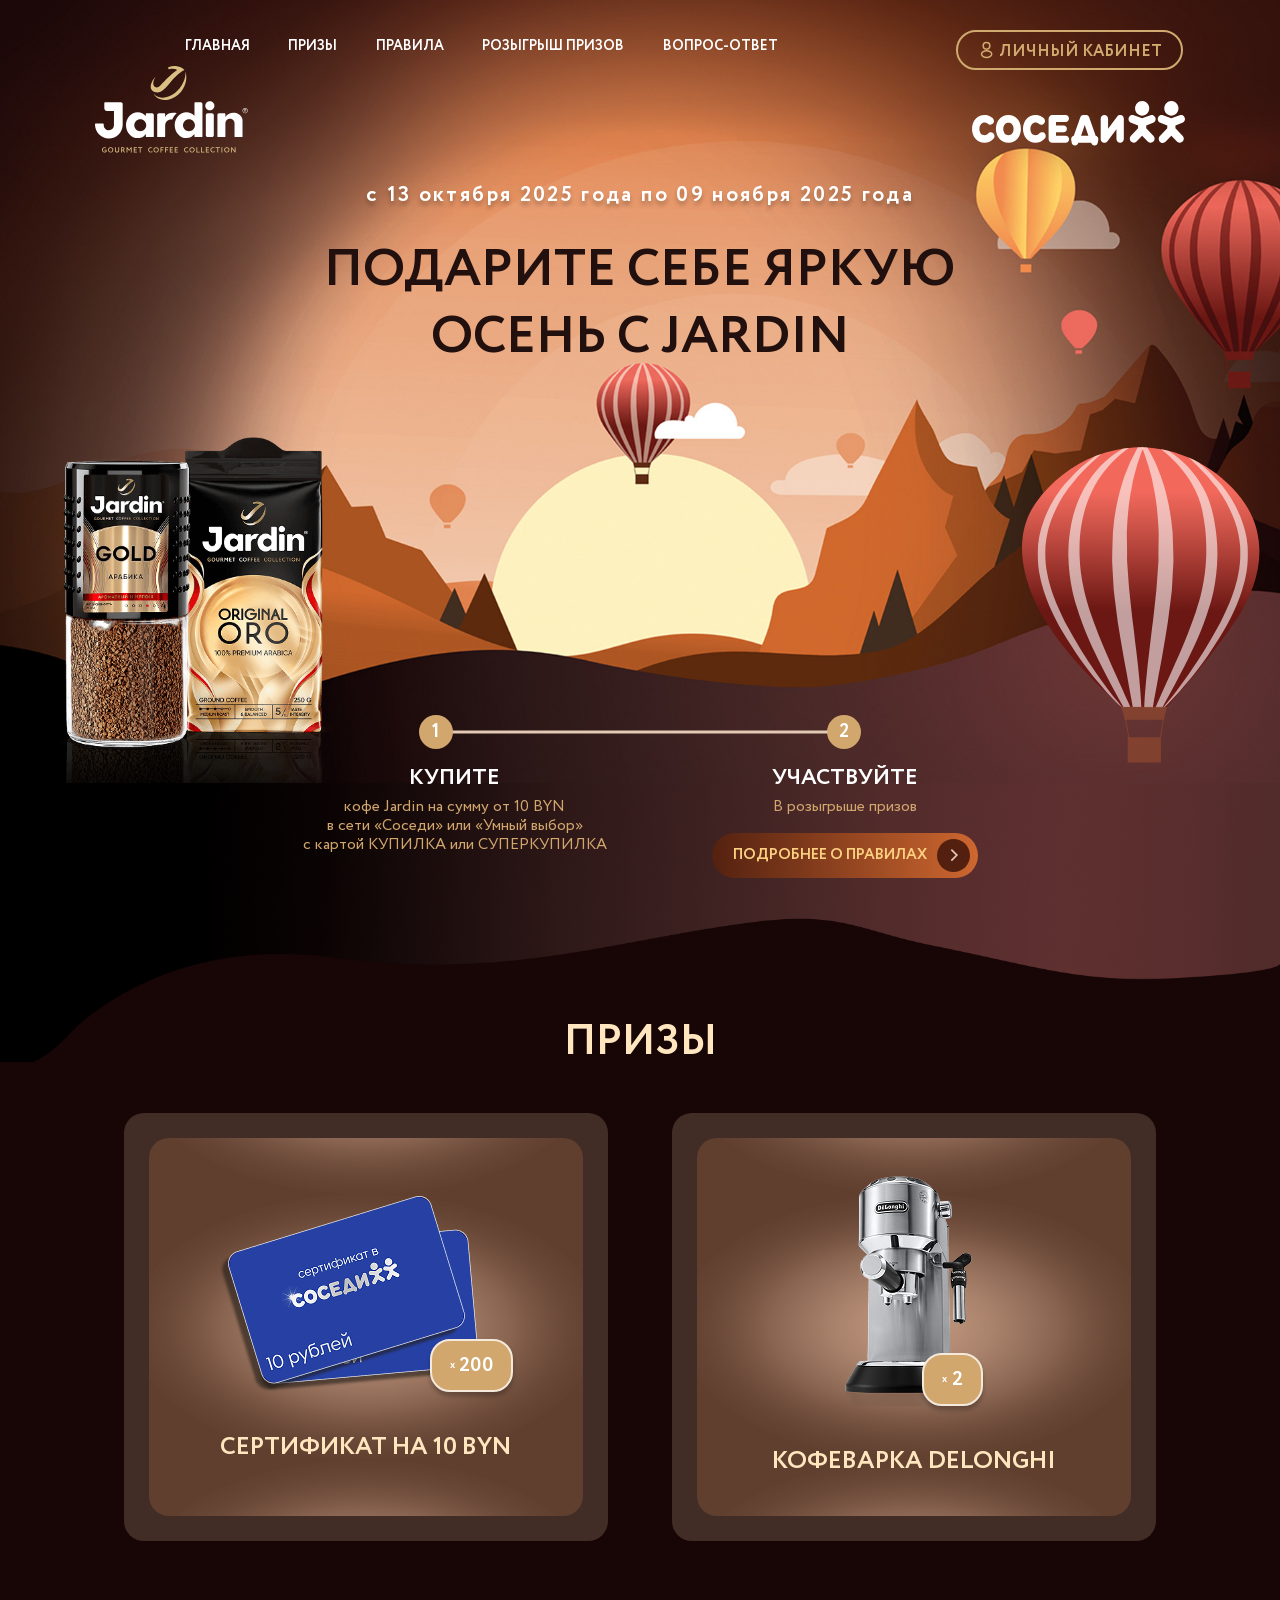
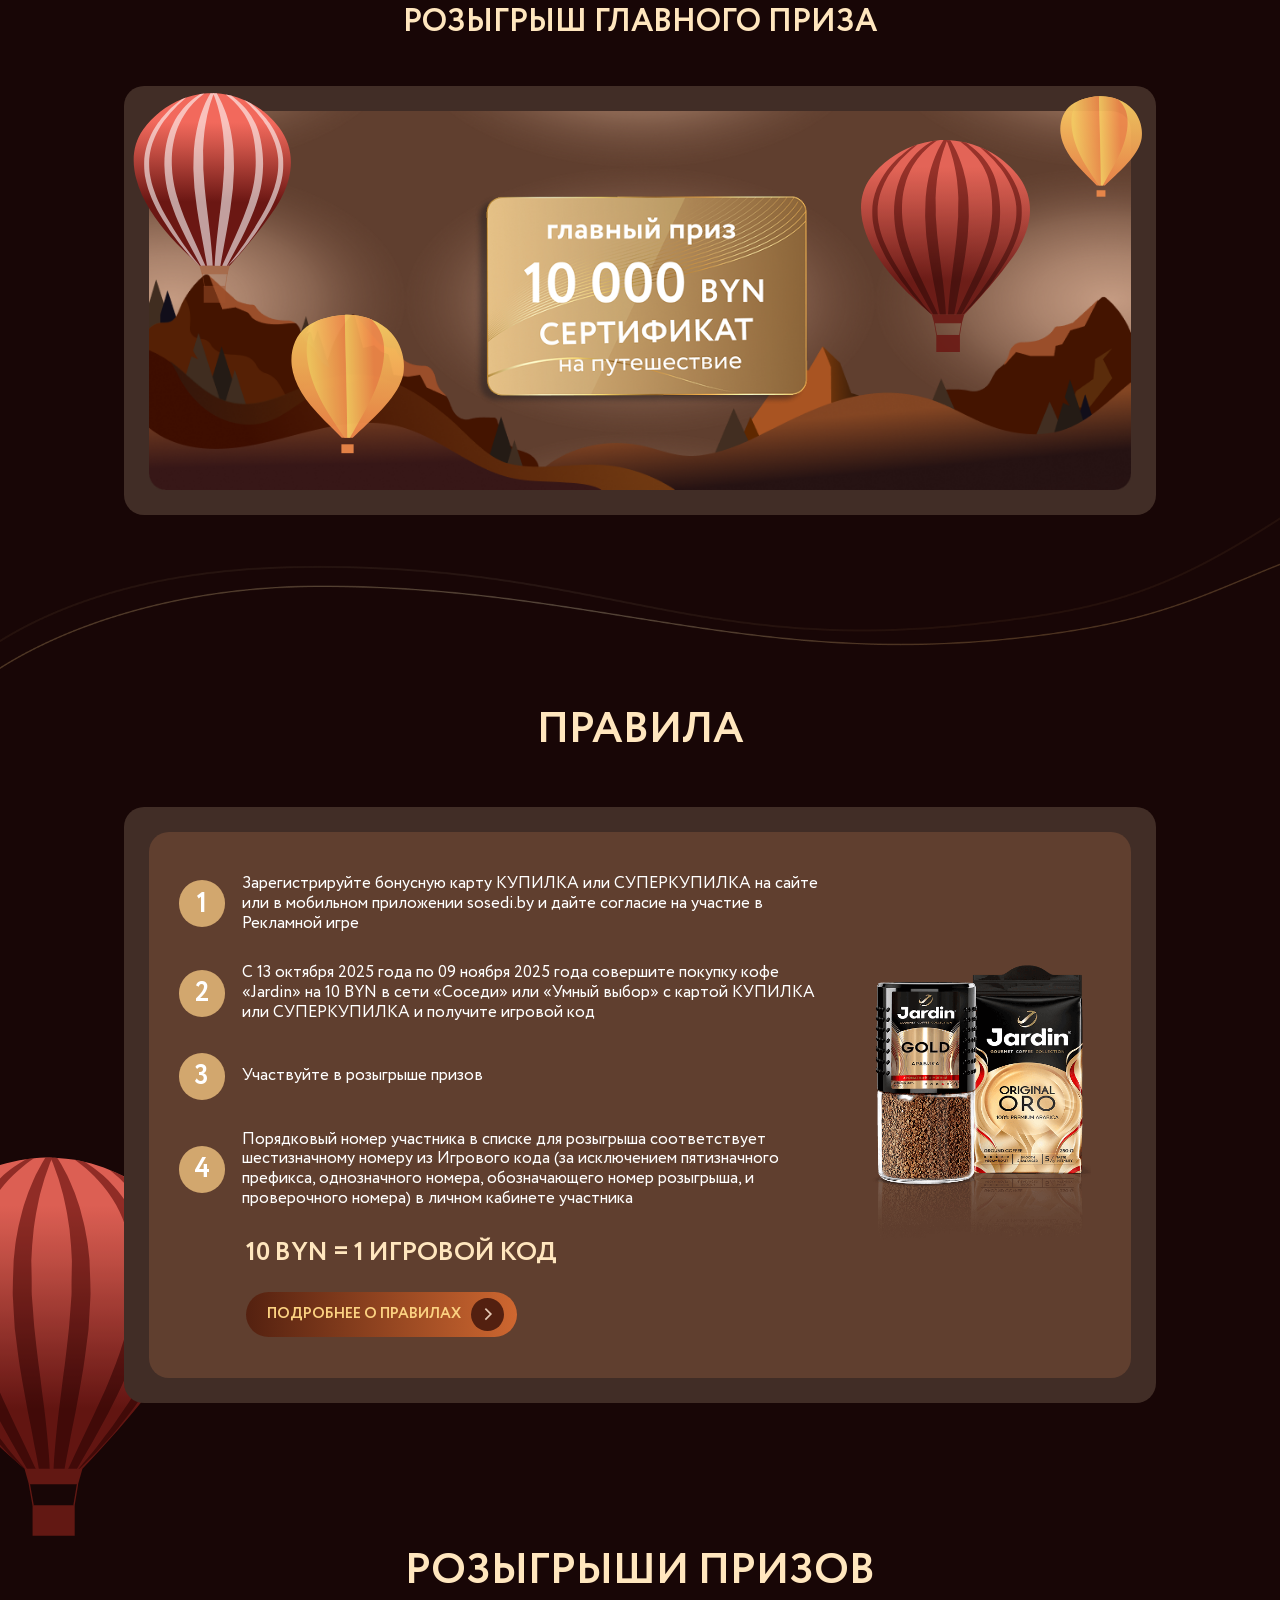
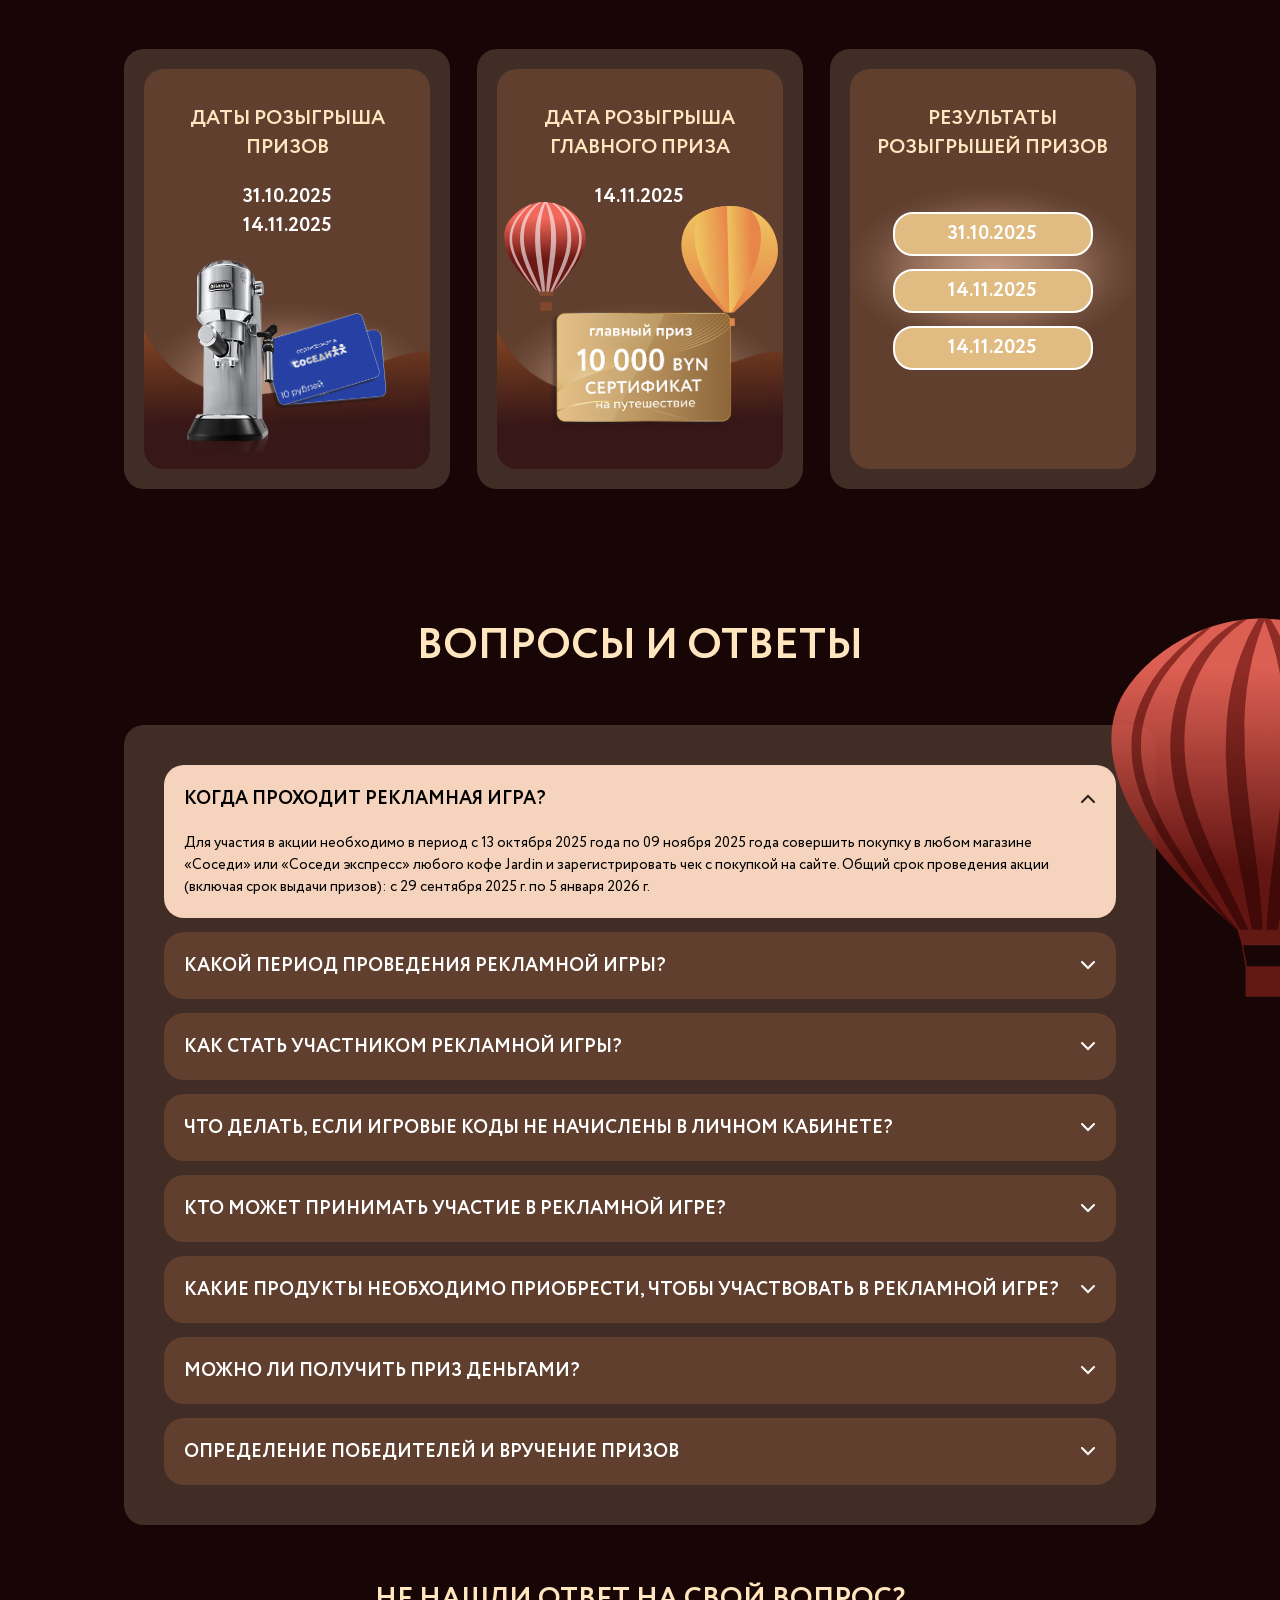
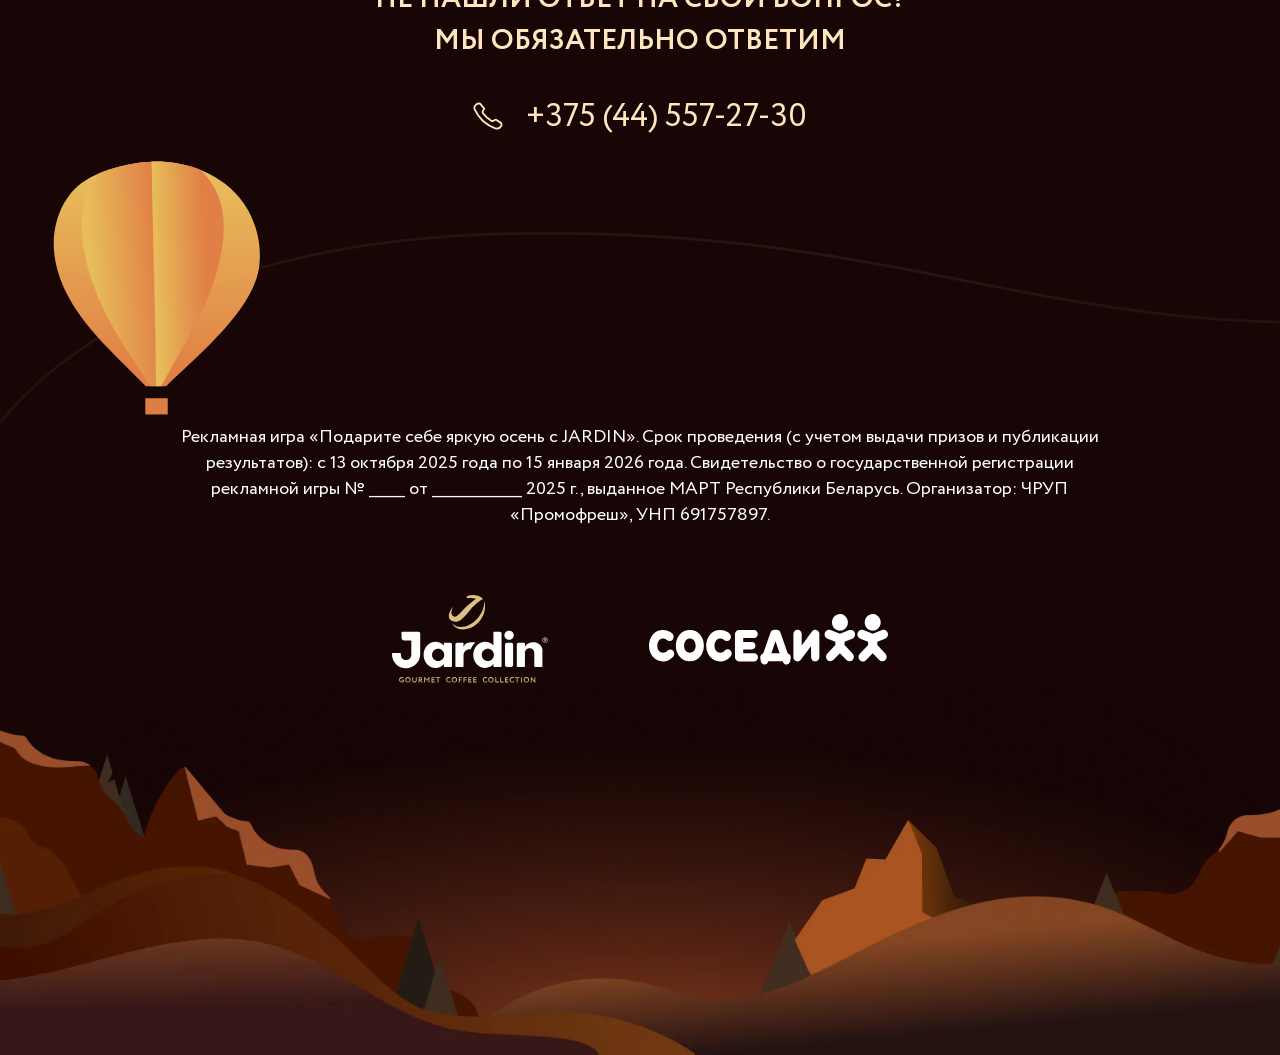
==== index.html @ 3dbaed18 "fix text" ====
<!DOCTYPE html>
<html lang="en">
  <head>
    <!-- Google Tag Manager -->
    <script>
      (function (w, d, s, l, i) {
        w[l] = w[l] || [];
        w[l].push({ "gtm.start": new Date().getTime(), event: "gtm.js" });
        var f = d.getElementsByTagName(s)[0],
          j = d.createElement(s),
          dl = l != "dataLayer" ? "&l=" + l : "";
        j.async = true;
        j.src = "https://www.googletagmanager.com/gtm.js?id=" + i + dl;
        f.parentNode.insertBefore(j, f);
      })(window, document, "script", "dataLayer", "GTM-M6FMHGK");
    </script>
    <!-- End Google Tag Manager -->
    <meta charset="UTF-8" />
    <meta
      name="viewport"
      content="width=device-width, user-scalable=no, initial-scale=1.0, maximum-scale=1.0, minimum-scale=1.0"
    />
    <meta http-equiv="X-UA-Compatible" content="ie=edge" />
    <meta
      name="description"
      content="Рекламная игра в СОСЕДЯХ с 13.10.2025 г. по 09.11.2025 г. Главный приз - 10 000 BYN сертификат на путешествие!"
    />
    <link rel="stylesheet" href="style.css" />
    <link rel="shortcut icon" href="./images/favicon.png" type="image/x-icon" />
    <title>
      Рекламная игра в магазинах СОСЕДИ «Подарите себе яркую оcень с Jardine».
    </title>
  </head>
  <body>
    <!-- Google Tag Manager (noscript) -->
    <noscript
      ><iframe
        src="https://www.googletagmanager.com/ns.html?id=GTM-M6FMHGK"
        height="0"
        width="0"
        style="display: none; visibility: hidden"
      ></iframe
    ></noscript>
    <!-- End Google Tag Manager (noscript) -->
    <header class="header">
      <div class="header__content">
        <div></div>
        <a href="https://sosedi.by/personal/#auth" class="header__button-profile">
          <svg
            width="19"
            height="18"
            viewBox="0 0 19 18"
            fill="none"
            xmlns="http://www.w3.org/2000/svg"
          >
            <path
              d="M9.62017 8.15253C9.54517 8.14503 9.45517 8.14503 9.37267 8.15253C7.58767 8.09253 6.17017 6.63003 6.17017 4.83003C6.17017 2.99253 7.65517 1.50003 9.50017 1.50003C11.3377 1.50003 12.8302 2.99253 12.8302 4.83003C12.8227 6.63003 11.4052 8.09253 9.62017 8.15253Z"
              stroke="#D0AA6F"
              stroke-width="1.5"
              stroke-linecap="round"
              stroke-linejoin="round"
            />
            <path
              d="M5.87004 10.92C4.05504 12.135 4.05504 14.115 5.87004 15.3225C7.93254 16.7025 11.315 16.7025 13.3775 15.3225C15.1925 14.1075 15.1925 12.1275 13.3775 10.92C11.3225 9.54747 7.94004 9.54747 5.87004 10.92Z"
              stroke="#D0AA6F"
              stroke-width="1.5"
              stroke-linecap="round"
              stroke-linejoin="round"
            />
          </svg>
          <span>Личный кабинет</span>
        </a>
        <nav class="header__menu">
          <ul class="header__list">
            <li><a class="header__list-item" href="#hero">Главная</a></li>
            <li><a class="header__list-item" href="#prizes">призы</a></li>
            <li><a class="header__list-item" href="#rules">правила</a></li>
            <li>
              <a class="header__list-item" href="#draw">розыгрыш призов</a>
            </li>
            <li><a class="header__list-item" href="#faq">вопрос-ответ</a></li>
          </ul>
        </nav>
        <button class="burger">
          <span class="burger-line"></span>
        </button>
      </div>
    </header>
    <section id="hero" class="hero">
      <div class="hero__content container">
        <div class="hero__inner">
          <a href="/"
            ><img src="./images/logo-jardin.svg" alt="логотип JARDIN"
          /></a>
          <a href="https://sosedi.by/"
            ><img src="./images/logo-sosedi.svg" alt="логотип Соседи"
          /></a>
        </div>
        <div class="hero__wrapper">
          <div class="hero__info">
            <p class="hero__info-subtitle">
              с 13 октября 2025 года по 09 ноября
2025 года
            </p>
            <h1 class="hero__info-subtitle--bold">
              Подарите себе яркую осень с JARDIN
            </h1>
          </div>
          <div class="hero__mechanic">
            <div class="hero__mechanic-numbers">
              <div class="hero__mechanic-number">1</div>
              <div class="hero__mechanic-number">2</div>
            </div>
            <div class="hero__mechanic-inner">
              <div class="hero__mechanic-description">
                <div
                  class="hero__mechanic-number hero__mechanic-number--hidden"
                >
                  1
                </div>
                <h2 class="hero__mechanic-title">КУПИТЕ</h2>
                <p class="hero__mechanic-subtitle">
                  кофе Jardin 
                  на сумму от 10 BYN <br/>
                  в сети «Соседи» или «Умный выбор» 
                 <br/> с картой КУПИЛКА
или СУПЕРКУПИЛКА
                </p>
              </div>
              <div class="hero__mechanic-description">
                <div
                  class="hero__mechanic-number hero__mechanic-number--hidden"
                >
                  2
                </div>
                <h2 class="hero__mechanic-title">Участвуйте</h2>
                <p class="hero__mechanic-subtitle">В розыгрыше призов</p>
                <a href="#" class="hero__mechanic-button">
                  подробнее о правилах
                  <img src="./images/button-svg.svg" alt="" />
                </a>
              </div>
            </div>
          </div>
        </div>
        <img
          class="hero-image--coffee"
          src="./images/pachki1.png"
          alt="Decorate Iamge"
        />
        <img
          class="hero-image--shar"
          src="./images/shar-big.svg"
          alt="Decorate Iamge"
        />
      </div>
    </section>
    <section id="prizes" class="prizes">
      <div class="prizes__content container">
        <h2 class="prizes__title title">Призы</h2>
        <div class="prizes__cards">
          <div class="prizes__card">
            <div class="prizes__card-body">
              <div class="prizes__card-inner">
                <div class="prizes__card-images">
                  <img
                    class="prizes__card-image"
                    src="./images/sertifecat.png"
                    alt="Sertifecat"
                  />
                  <div class="prizes__card-quantity" id="prizes__card-quantity">
                    <span>x</span>
                    <h3>200</h3>
                  </div>
                </div>
                <h4 class="prizes__card-name title">сертификат на 10 byn</h4>
              </div>
            </div>
          </div>
          <div class="prizes__card">
            <div class="prizes__card-body">
              <div class="prizes__card-inner">
                <div class="prizes__card-images">
                  <img
                    class="prizes__card-image"
                    src="./images/kofevarka.png"
                    alt="кофеварка"
                  />
                  <div class="prizes__card-quantity">
                    <span>x</span>
                    <h3>2</h3>
                  </div>
                </div>
              </div>
              <h4 class="prizes__card-name title">Кофеварка DeLonghi</h4>
            </div>
          </div>
        </div>
        <div class="main-prize box">
          <div class="main-prize__content container">
            <h2 class="main-prize__title title">Розыгрыш главного приза</h2>
            <div class="prizes__cards">
              <div class="prizes__card prizes__card--big">
                <img
                  style="z-index: 2"
                  class="main-prize__card--shar"
                  src="./images/shar-big.svg"
                  alt=""
                />
                <img
                  style="z-index: 2"
                  class="main-prize__card--shar-2"
                  src="./images/shar2.svg"
                  alt=""
                />
                <img
                  style="z-index: 2"
                  class="main-prize__card--shar-3"
                  src="./images/shar3.svg"
                  alt=""
                />
                <img
                  style="z-index: 2"
                  class="main-prize__card--shar-4"
                  src="./images/shar3.svg"
                  alt=""
                />
                <div class="prizes__card-body main-prize__card-body">
                  <img
                    class="main-prize__card-image"
                    style="z-index: 3"
                    src="./images/main-prize.png"
                    alt=""
                  />
                  <img src="./images/fon3.png" alt="" />
                </div>
              </div>
            </div>
          </div>
        </div>
      </div>
    </section>
    <div class="line"></div>
    <section id="rules" class="rules">
      <div class="rules__content container">
        <h2 class="rules__title prizes__title title">Правила</h2>
        <div class="rules__inner">
          <div class="prizes__card">
            <div
              style="height: auto"
              class="rules__inner-body prizes__card-body"
            >
              <div class="rules__wrapper">
                <div class="rules__inner-info">
                  <div class="rules__inner-block">
                    <button class="hero__mechanic-number rules__inner-number">
                      1
                    </button>
                    <p class="rules__inner-subtitle">
                     Зарегистрируйте бонусную карту КУПИЛКА или СУПЕРКУПИЛКА на сайте или в мобильном приложении sosedi.by и дайте согласие на участие в Рекламной игре
                    </p>
                  </div>
                  <div class="rules__inner-block">
                    <button class="hero__mechanic-number rules__inner-number">
                      2
                    </button>
                    <p class="rules__inner-subtitle">
                     С 13 октября 2025 года по 09 ноября 2025 года совершите покупку кофе «Jardin» на 10 BYN в сети «Соседи» или «Умный выбор» с картой КУПИЛКА
или СУПЕРКУПИЛКА и получите игровой код
                    </p>
                  </div>
                  <div class="rules__inner-block">
                    <button class="hero__mechanic-number rules__inner-number">
                      3
                    </button>
                    <p class="rules__inner-subtitle">
                      Участвуйте в розыгрыше призов
                    </p>
                  </div>
                  <div class="rules__inner-block">
                    <button class="hero__mechanic-number rules__inner-number">
                      4
                    </button>
                    <p class="rules__inner-subtitle">
                  Порядковый номер участника в списке для розыгрыша
                      соответствует шестизначному номеру из Игрового кода (за
                      исключением пятизначного префикса, однозначного номера,
                      обозначающего номер розыгрыша, и проверочного номера) в
                      личном кабинете участника
                    </p>
                  </div>
                </div>
                <div class="rules__inner-link">
                  <p class="rules__inner-code">10 byn = 1 игровой код</p>
                  <a
                    href="#"
                    style="margin-top: 0"
                    class="hero__mechanic-button rules__button"
                  >
                    подробнее о правилах
                    <img src="./images/button-svg.svg" alt="" />
                  </a>
                </div>
              </div>
              <img
                class="rules__inner-coffee"
                src="./images/pachki1.png"
                alt="Decorate Image"
              />
            </div>
          </div>
        </div>
      </div>
      <img class="decorate__shar" src="./images/shar2.svg" alt="" />
    </section>
    <section id="draw" class="draw">
      <div class="draw__content container">
        <h2 class="draw__title prizes__title title">розыгрыши призов</h2>
        <div class="draw__cards">
          <div class="prizes__card draw__card">
            <div class="prizes__card-body draw__card-body">
              <h3 class="draw__card-name">даты розыгрыша призов</h3>
              <h4 class="draw__card-date">31.10.2025<br />14.11.2025</h4>
              <div class="draw__card-images">
                <img
                  class="draw__card-image--coffee"
                  src="./images/kofevarka.png"
                  alt="Кофеварка"
                />
                <img
                  class="draw__card-image--sertifecat"
                  src="./images/sertifecat.png"
                  alt="Сертификат"
                />
              </div>
            </div>
          </div>
          <div class="prizes__card draw__card">
            <div class="prizes__card-body draw__card-body">
              <h3 class="draw__card-name">дата розыгрыша главного приза</h3>
              <h4 class="draw__card-date">14.11.2025</h4>
              <img
                class="draw__card-image--main-prize"
                src="./images/main-prize.png"
                alt="Главный приз"
              />
              <img
                class="draw__card-image--shar"
                src="./images/shar-big.svg"
                alt="decorate image"
              />
              <img
                class="draw__card-image--shar-2"
                src="./images/shar3.svg"
                alt="decorate image"
              />
            </div>
          </div>
          <div class="prizes__card draw__card">
            <div class="prizes__card-body draw__card-body">
              <h3 style="max-width: 244px" class="draw__card-name">
                результаты<br />
                розыгрышей призов
              </h3>
              <div class="draw__card-dates">
                <a href="#" class="draw__card-date--button active"
                  >31.10.2025</a
                >
                <a class="draw__card-date--button">14.11.2025</a>
                <a h class="draw__card-date--button">14.11.2025</a>
              </div>
            </div>
          </div>
        </div>
      </div>
    </section>
    <div style="max-width: 100%; overflow: hidden" class="draw-and-footer">
      <section id="faq" class="faq">
        <div class="faq__content container">
          <h2 class="faq__title prizes__title title">вопросы и ответы</h2>
          <div class="prizes__card faq__card">
            <div style="height: auto" class="prizes__card-body faq__card-body">
              <label for="when">
                <div class="faq__card-title">
                  когда проходит Рекламная игра?
                </div>
                <p class="faq__card-text">
                  Для участия в акции необходимо в период с 13 октября 2025 года по 09 ноября
2025 года совершить покупку в любом магазине
                  «Соседи» или «Соседи экспресс» любого кофе Jardin и
                  зарегистрировать чек с покупкой на сайте. Общий срок
                  проведения акции (включая срок выдачи призов): с 29 сентября
                  2025 г. по 5 января 2026 г.
                </p>
              </label>
              <input checked name="acc" type="radio" id="when" />
              <div class="faq__card-arrow"></div>
            </div>
            <div style="height: auto" class="prizes__card-body faq__card-body">
              <label for="which">
                <div class="faq__card-title">
                  какой период проведения рекламной игры?
                </div>
                <p class="faq__card-text">
                  Для участия в акции необходимо в период с 13 октября 2025 года по 09 ноября
2025 года совершить покупку в любом магазине
                  «Соседи» или «Соседи экспресс» любого кофе Jardin и
                  зарегистрировать чек с покупкой на сайте. Общий срок
                  проведения акции (включая срок выдачи призов): с 29 сентября
                  2025 г. по 5 января 2026 г.
                </p>
              </label>
              <input name="acc" type="radio" id="which" />
              <div class="faq__card-arrow"></div>
            </div>
            <div style="height: auto" class="prizes__card-body faq__card-body">
              <label for="how">
                <div class="faq__card-title">
                  как стать участником рекламной игры?
                </div>
                <p class="faq__card-text">
                  Для участия в акции необходимо в период с 13 октября 2025 года по 09 ноября
2025 года совершить покупку в любом магазине
                  «Соседи» или «Соседи экспресс» любого кофе Jardin и
                  зарегистрировать чек с покупкой на сайте. Общий срок
                  проведения акции (включая срок выдачи призов): с 29 сентября
                  2025 г. по 5 января 2026 г.
                </p>
              </label>
              <input name="acc" type="radio" id="how" />
              <div class="faq__card-arrow"></div>
            </div>
            <div style="height: auto" class="prizes__card-body faq__card-body">
              <label for="what">
                <div class="faq__card-title">
                  что делать, если игровые коды не начислены в личном кабинете?
                </div>
                <p class="faq__card-text">
                  Для участия в акции необходимо в период с 13 октября 2025 года по 09 ноября
2025 года совершить покупку в любом магазине
                  «Соседи» или «Соседи экспресс» любого кофе Jardin и
                  зарегистрировать чек с покупкой на сайте. Общий срок
                  проведения акции (включая срок выдачи призов): с 29 сентября
                  2025 г. по 5 января 2026 г.
                </p>
              </label>
              <input name="acc" type="radio" id="what" />
              <div class="faq__card-arrow"></div>
            </div>
            <div style="height: auto" class="prizes__card-body faq__card-body">
              <label for="who">
                <div class="faq__card-title">
                  кто может принимать участие в рекламной игре?
                </div>
                <p class="faq__card-text">
                  Для участия в акции необходимо в период с 13 октября 2025 года по 09 ноября
2025 года совершить покупку в любом магазине
                  «Соседи» или «Соседи экспресс» любого кофе Jardin и
                  зарегистрировать чек с покупкой на сайте. Общий срок
                  проведения акции (включая срок выдачи призов): с 29 сентября
                  2025 г. по 5 января 2026 г.
                </p>
              </label>
              <input name="acc" type="radio" id="who" />
              <div class="faq__card-arrow"></div>
            </div>
            <div style="height: auto" class="prizes__card-body faq__card-body">
              <label for="which-2">
                <div class="faq__card-title">
                  какие продукты необходимо приобрести, чтобы участвовать в
                  рекламной игре?
                </div>
                <p class="faq__card-text">
                  Для участия в акции необходимо в период с 13 октября 2025 года по 09 ноября
2025 года совершить покупку в любом магазине
                  «Соседи» или «Соседи экспресс» любого кофе Jardin и
                  зарегистрировать чек с покупкой на сайте. Общий срок
                  проведения акции (включая срок выдачи призов): с 29 сентября
                  2025 г. по 5 января 2026 г.
                </p>
              </label>
              <input name="acc" type="radio" id="which-2" />
              <div class="faq__card-arrow"></div>
            </div>
            <div style="height: auto" class="prizes__card-body faq__card-body">
              <label for="maybe">
                <div class="faq__card-title">
                  Можно ли получить приз деньгами?
                </div>
                <p class="faq__card-text">
                  Для участия в акции необходимо в период с 13 октября 2025 года по 09 ноября
2025 года совершить покупку в любом магазине
                  «Соседи» или «Соседи экспресс» любого кофе Jardin и
                  зарегистрировать чек с покупкой на сайте. Общий срок
                  проведения акции (включая срок выдачи призов): с 29 сентября
                  2025 г. по 5 января 2026 г.
                </p>
              </label>
              <input name="acc" type="radio" id="maybe" />
              <div class="faq__card-arrow"></div>
            </div>
            <div style="height: auto" class="prizes__card-body faq__card-body">
              <label for="prize">
                <div class="faq__card-title">
                  Определение победителей и вручение призов
                </div>
                <p class="faq__card-text">
                  Для участия в акции необходимо в период с 13 октября 2025 года по 09 ноября
2025 года совершить покупку в любом магазине
                  «Соседи» или «Соседи экспресс» любого кофе Jardin и
                  зарегистрировать чек с покупкой на сайте. Общий срок
                  проведения акции (включая срок выдачи призов): с 29 сентября
                  2025 г. по 5 января 2026 г.
                </p>
              </label>
              <input name="acc" type="radio" id="prize" />
              <div class="faq__card-arrow"></div>
            </div>
          </div>
          <div class="faq__feedback">
            <p class="faq__feedback-title">
              не нашли ответ на свой вопрос?<br />
              мы обязательно ответим
            </p>
            <a class="faq__feedback-link" href="tel:+375445572730">
              <img src="./images/phone.svg" alt="" />
              +375 (44) 557-27-30
            </a>
          </div>
        </div>
        <img
          class="decorate__shar decorate__shar-2"
          alt="Decorate Image"
          src="./images/shar2.svg"
        />
      </section>
      <footer id="footer" class="footer">
        <img class="footer__decorate-shar" src="./images/shar3.svg" alt="" />
        <div class="footer__line"></div>
        <div class="footer__content container">
          <p class="footer__subtitle">
            Рекламная игра «Подарите себе яркую осень с JARDIN». Срок проведения (с учетом выдачи призов и публикации результатов): с 13 октября 2025 года по 15 января 2026 года. Свидетельство о государственной
            регистрации рекламной игры № ______ от _______________ 2025 г.,
            выданное МАРТ Республики Беларусь. Организатор: ЧРУП «Промофреш»,
            УНП 691757897.
          </p>
          <div class="footer__images">
            <a href="/"
              ><img src="./images/logo-jardin.svg" alt="логотип JARDIN"
            /></a>
            <a href="https://sosedi.by/"
              ><img src="./images/logo-sosedi.svg" alt="логотип Соседи"
            /></a>
          </div>
        </div>
        <div class="footer__background"></div>
      </footer>
    </div>
    <script src="./index.js"></script>
  </body>
</html>
---- style.css ----
/* Reset and base styles  */
* {
    padding: 0px;
    margin: 0px;
    border: none;
}

*,
*::before,
*::after {
    box-sizing: border-box;
}

html {
    scroll-behavior: smooth;
}

/* Links */

a, a:link, a:visited {
    text-decoration: none;
}

a:hover {
    text-decoration: none;
}

/* Common */

aside, nav, footer, header, section, main {
    display: block;
}

h1, h2, h3, h4, h5, h6, p {
    font-size: inherit;
    font-weight: inherit;
}

ul, ul li {
    list-style: none;
}

img {
    vertical-align: top;
}

img, svg {
    max-width: 100%;
    height: auto;
}

address {
    font-style: normal;
}

/* Form */

input, textarea, button, select {
    font-family: inherit;
    font-size: inherit;
    color: inherit;
    background-color: transparent;
}

input::-ms-clear {
    display: none;
}

button, input[type="submit"] {
    display: inline-block;
    box-shadow: none;
    background-color: transparent;
    background: none;
    cursor: pointer;
}

input:focus, input:active,
button:focus, button:active {
    outline: none;
}

button::-moz-focus-inner {
    padding: 0;
    border: 0;
}

label {
    cursor: pointer;
}

legend {
    display: block;
}

input[type='file'] {
    max-width: 100%;
}

@font-face {
    font-family: 'Circe-Bold';
    src: url("./fonts/circe-bold.ttf") format("truetype");
    font-weight: bold;
    font-style: normal;
    font-display: swap;
}

@font-face {
    font-family: 'Circe-Regular';
    src: url("./fonts/Circe-Regular.ttf") format("truetype");
    font-weight: normal;
    font-style: normal;
    font-display: swap;
}

:root {
    fluid1024: clamp(700px, calc(700px + (1000 - 700) * ((100vw - 1024px) / (1440 - 1024))), 1000px);
}


body {
    overflow-x: hidden;
    font-family: 'Circe-Bold', sans-serif;
    color: #000;
    font-size: 20px;
    background: #180606;
}

body.active {
    overflow: hidden;
}

.container {
    max-width: 1920px;
    width: 100%;
    height: 100%;
    margin: 0 auto;
    padding: 0 clamp(54px, calc(54px + (120 - 54) * ((100vw - 1024px) / (1440 - 1024))), 120px);
}

.title {
    font-weight: 700;
    text-transform: uppercase;
    color: #ffe6be;
    text-align: center;
}

.line {
    background-image: url("./images/line.png");
    width: 100%;
    background-size: cover;
    height: clamp(150px, calc(150px + (280 - 150) * ((100vw - 1024px) / (1920 - 1024))), 280px);
}


.header {
    position: relative;
}

.header.active {
    z-index: 2;
    width: 100%;
    height: 100vh;
}


.header__menu.active {
    position: absolute;
    left: 50%;
    transform: translateX(-50%);
    top: 200px;
}

.header__content {
    display: flex;
    justify-content: center;
    align-items: center;
    padding: 42px 0px;
}

.header__list {
    display: flex;
    gap: clamp(20px, calc(20px + (50 - 20) * ((100vw - 1024px) / (1440 - 1024))), 50px);;
}

.header__list.active {
    gap: 40px;
    align-items: center;
    flex-direction: column;
}

.header__list.active .header__list-item {
    display: block;
    width: max-content;
    font-size: 20px;
}

.header__list-item {
    position: relative;
    z-index: 2;
    color: #fff;
    font-weight: 700;
    line-height: 1;
    font-size: 15px;
    text-transform: uppercase;
}

.header__button-profile {
    position: absolute;
    top: 30px;
    right: clamp(25px, calc(25px + (142 - 25) * ((100vw - 1024px) / (1440 - 1024))), 142px);;
    display: flex;
    align-items: center;
    gap: 3px;
    border: 2px solid #d0aa6f;
    border-radius: 60px;
    padding: 8px 19px;
       z-index: 10;
transition: all 300ms ease-in-out;
    span {
        margin-bottom: -4px;
        font-weight: 700;
        font-size: 16px;
        line-height: 1.5;
        text-transform: uppercase;
        color: #d0aa6f;
        text-align: center;
    }
}
.header__button-profile:hover {
    transform: scale(1.04);
}
.header__button-profile.active {
    width: max-content;
    display: flex;
    position: absolute;
    top: 100px;
    right: auto;
    left: 50%;
    transform: translateX(-50%);

    span {
        font-size: 14px;
    }
}

.hero {
    height: clamp(664px, calc(664px + (1094 - 664) * ((100vw - 1024px) / (1920 - 1024))), 1094px);
    margin-top: -105px;
    background-image: url("./images/fon1.jpg");
    background-size: cover;
    background-position: center top;
}

.hero.active {
    background-image: none;
}

.hero::after {
    content: "";
    position: absolute;
    left: 0;
    right: 0;
    height: clamp(219px, calc(219px + (430 - 219) * ((100vw - 1024px) / (1920 - 1024))), 430px);
    background: url("./images/fon2.png") no-repeat center / cover;
    }

.hero__content {
    position: relative;
    padding-top: 70px;
}

.hero__inner {
    display: flex;
    justify-content: space-between;
    align-items: flex-end;
    gap: 38px;

    a:first-child {
        width: clamp(130px, calc(130px + (212 - 130) * ((100vw - 1024px) / (1920 - 1024))), 212px);
        height: clamp(62px, calc(62px + (120 - 62) * ((100vw - 1024px) / (1920 - 1024))), 120px);
    }

    a:last-child {
        padding-bottom: 32px;
        width: clamp(179px, calc(179px + (300 - 179) * ((100vw - 1024px) / (1920 - 1024))), 300px);
        height: clamp(36px, calc(36px + (63 - 36) * ((100vw - 1024px) / (1920 - 1024))), 63px);
    }
}

.hero__inner.active {
    z-index: 2;
    align-items: center;
    margin-top: -67px;
    position: absolute;
    left: 50%;
    transform: translateX(-50%);
    flex-direction: column;
}

.hero__wrapper {
    display: flex;
    flex-direction: column;
    justify-content: space-between;
    height: clamp(619px, calc(619px + (1020 - 619) * ((100vw - 1024px) / (1920 - 1024))), 1020px);
}

.hero__info {
    display: flex;
    align-items: center;
    justify-content: center;
    flex-direction: column;
    gap: 31px;
    margin-top: 40px;
}

.hero__info-subtitle {
    text-align: center;
    font-weight: 400;
    font-size: clamp(18px, calc(18px + (30 - 18) * ((100vw - 1024px) / (1920 - 1024))), 30px);
    line-height: 0.6;
    letter-spacing: 0.07em;
    color: #fff;
    text-shadow: 0 4px 4px rgba(0, 0, 0, 0.25);

}

.hero__info-subtitle--bold {
    max-width: clamp(554px, calc(554px + (847 - 554) * ((100vw - 1024px) / (1920 - 1024))), 847px);
    font-weight: 700;
    font-size: clamp(45px, calc(45px + (70 - 45) * ((100vw - 1024px) / (1920 - 1024))), 70px);
    line-height: clamp(58px, calc(58px + (91 - 58) * ((100vw - 1024px) / (1920 - 1024))), 91px);;
    text-transform: uppercase;
    color: #21100e;
    text-align: center;
}

.hero-image--coffee {
    width: clamp(221px, calc(221px + (409 - 221) * ((100vw - 1024px) / (1920 - 1024))), 409px);
    height: clamp(320px, calc(320px + (594 - 320) * ((100vw - 1024px) / (1920 - 1024))), 594px);
    position: absolute;
    left: clamp(29px, calc(29px + (133 - 29) * ((100vw - 1024px) / (1920 - 1024))), 133px);
    bottom: -52px;
}

.hero-image--shar {
    width: clamp(198px, calc(198px + (337 - 198) * ((100vw - 1024px) / (1920 - 1024))), 337px);
    height: clamp(263px, calc(263px + (448 - 263) * ((100vw - 1024px) / (1920 - 1024))), 448px);
    position: absolute;
    right: 20px;
    bottom: 20px;
}

.hero__mechanic {
    position: relative;
    z-index: 1;
    display: flex;
    flex-direction: column;
    align-items: center;
    justify-content: center;
}

.hero__mechanic-inner {
    margin-top: 16px;
    display: flex;
    justify-content: space-between;
    max-width: clamp(549px, calc(549px + (990 - 549) * ((100vw - 1024px) / (1920 - 1024))), 990px);;
    width: 100%;
}

.hero__mechanic-numbers {
    position: relative;
    display: flex;
    justify-content: space-between;
    max-width: clamp(332px, calc(332px + (719 - 332) * ((100vw - 1024px) / (1920 - 1024))), 719px);;
    width: 100%;
    /* cursor: ; */
}

.hero__mechanic-numbers::after {
    content: "";
    position: absolute;
    left: 50%;
    top: 50%;
    transform: translate(-50%, -50%);
    width: clamp(278px, calc(278px + (617 - 278) * ((100vw - 1024px) / (1920 - 1024))), 617px);;
    height: 3px;
    background-color: #E4C9B5;
}

.hero__mechanic-number {
    display: flex;
    justify-content: center;
    align-items: center;
    width: clamp(27px, calc(27px + (51 - 27) * ((100vw - 1024px) / (1920 - 1024))), 51px);
    height: clamp(27px, calc(27px + (51 - 27) * ((100vw - 1024px) / (1920 - 1024))), 51px);;
    border-radius: 50%;
    background-color: #d2a76e;
    color: #fff;
    font-weight: 600;
    font-size: clamp(15px, calc(15px + (30 - 15) * ((100vw - 1024px) / (1920 - 1024))), 30px);;
    letter-spacing: 0.03em;
}

.hero__mechanic-number--hidden {
    display: none;
}

.hero__mechanic-description {
    display: flex;
    flex-direction: column;
    align-items: center;
    gap: 6px;
}

.hero__mechanic-title {
    font-weight: 700;
    font-size: clamp(18px, calc(18px + (32 - 18) * ((100vw - 1024px) / (1920 - 1024))), 32px);
    line-height: clamp(22px, calc(22px + (38 - 22) * ((100vw - 1024px) / (1920 - 1024))), 38px);
    text-transform: uppercase;
    color: #fff;
}

.hero__mechanic-subtitle {
    font-family: 'Circe-Regular', sans-serif;
    font-weight: 400;
    font-size: clamp(14px, calc(14px + (20 - 14) * ((100vw - 1024px) / (1920 - 1024))), 20px);
    line-height: clamp(17px, calc(17px + (24 - 17) * ((100vw - 1024px) / (1920 - 1024))), 24px);
    color: #d2a76e;
    max-width: 428px;
    text-align: center;
}

.hero__mechanic-button {
    margin-top: 11px;
    display: flex;
    align-items: center;
    gap: 10px;
    border-radius: 90px;
    width: 100%;
    padding: 17px 8px 17px clamp(20px, calc(20px + (24 - 20) * ((100vw - 1024px) / (1920 - 1024))), 24px);
    max-width: clamp(251px, calc(251px + (323 - 251) * ((100vw - 1024px) / (1920 - 1024))), 323px);
    height: clamp(42px, calc(42px + (52 - 42) * ((100vw - 1024px) / (1920 - 1024))), 52px);
    font-weight: 700;
    background: linear-gradient(90deg, #542110 0%, #ce6730 100%);
    font-size: clamp(14px, calc(14px + (18 - 14) * ((100vw - 1024px) / (1920 - 1024))), 18px);
    line-height: clamp(14px, calc(14px + (18 - 14) * ((100vw - 1024px) / (1920 - 1024))), 18px);;;
    text-transform: uppercase;
    color: #fbd181;

    transition: all 300ms ease-in-out;
    img {
        width: clamp(30px, calc(30px + (40 - 30) * ((100vw - 1024px) / (1920 - 1024))), 40px);
        height: clamp(30px, calc(30px + (40 - 30) * ((100vw - 1024px) / (1920 - 1024))), 40px);
    }
}

.hero__mechanic-button:hover{
 transform: scale(1.0404);
}


.burger {
    z-index: 2;
    display: none;
    position: absolute;
    right: 15px;
    top: 44px;
    height: 32px;
}

.burger-line {
    position: relative;
    display: block;
    width: 24px;
    height: 2px;
    background-color: #fff;
}

.burger-line::after, .burger-line::before {
    position: absolute;
    left: 0;
    content: '';
    width: 100%;
    height: 100%;
    background-color: #fff;
    transition: rotate 0.3s ease-in-out, top 0.3s ease-in-out, bottom 0.3s ease-in-out;
}

.burger-line::after {
    top: 8px;
}

.burger-line::before {
    bottom: 8px;
}

.burger-line.active {
    background-color: transparent;
}

.burger-line.active::after {
    top: 0;
    rotate: -45deg;
}

.burger-line.active::before {
    bottom: 0;
    rotate: 45deg;
}


.prizes {
    margin-top: clamp(160px, calc(160px + (320 - 160) * ((100vw - 768px) / (1920 - 768))), 320px);
    background: #180606;
}

.prizes__content {
    display: flex;
    flex-direction: column;
    justify-content: center;
    align-items: center;
}

.prizes__title {
    font-size: clamp(40px, calc(40px + (50 - 40) * ((100vw - 1024px) / (1920 - 1024))), 50px);
    line-height: clamp(52px, calc(52px + (65 - 52) * ((100vw - 1024px) / (1920 - 1024))), 65px);
}

.prizes__cards {
    display: flex;
    justify-content: center;
    align-items: center;
    gap: clamp(34px, calc(34px + (140 - 34) * ((100vw - 1024px) / (1920 - 1024))), 140px);
    margin-top: clamp(40px, calc(40px + (50 - 40) * ((100vw - 1024px) / (1920 - 1024))), 50px);
}

.prizes__card {
    position: relative;
    z-index: 2;
    background: #412d26;
    border-radius: 20px;
    padding: clamp(20px, calc(20px + (25 - 20) * ((100vw - 375px) / (1024 - 375))), 25px);
}

.prizes__card-body {
    display: flex;
    flex-direction: column;
    justify-content: center;
    align-items: center;
    height: clamp(370px, calc(370px + (400 - 370) * ((100vw - 1024px) / (1920 - 1024))), 400px);
    width: clamp(420px, calc(420px + (470 - 420) * ((100vw - 1024px) / (1920 - 1024))), 470px);
    border-radius: 20px;
    background-color: #603f2f;
    background-image: url("./images/shadow.png");
    background-position: center center;
}

.prizes__card-images {
    display: flex;
    align-items: flex-end;
}

.prizes__card-quantity {
    margin-left: -50px;
    display: inline-flex;
    gap: 4px;
    align-items: center;
    justify-content: center;
    padding: 10px 18px;
    border: 2px solid #f4e9db;
    border-radius: 20px;
    box-shadow: 0 4px 4px 0 rgba(0, 0, 0, 0.25);
    background: #d2a76e;
    font-weight: 600;
    font-size: 10px;
    letter-spacing: 0.03em;
    color: #fff;

    span {
        font-size: 10px;
    }

    h3 {
        font-size: 20px;
    }
}

.prizes__card-name {
    margin-top: 40px;
    font-size: clamp(24px, calc(24px + (26 - 24) * ((100vw - 1024px) / (1920 - 1024))), 26px);
    line-height: clamp(31px, calc(31px + (34 - 31) * ((100vw - 1024px) / (1920 - 1024))), 34px);
}


.main-prize {
    margin-top: clamp(50px, calc(50px + (90 - 50) * ((100vw - 1024px) / (1920 - 1024))), 90px);
}

.main-prize__title {
    font-size: clamp(30px, calc(30px + (35 - 30) * ((100vw - 1024px) / (1920 - 1024))), 35px);
    line-height: clamp(39px, calc(39px + (45 - 39) * ((100vw - 1024px) / (1920 - 1024))), 45px);
}

.main-prize__card-body {
    justify-content: flex-end;
    position: relative;
    width: clamp(924px, calc(924px + (1130 - 924) * ((100vw - 1024px) / (1920 - 1024))), 1130px);
    height: clamp(370px, calc(370px + (400 - 370) * ((100vw - 1024px) / (1920 - 1024))), 400px);

    img:first-child {
        position: absolute;
        top: 50%;
        transform: translateY(-50%);
    }
}

.prizes__card--big {
    position: relative;
}

.main-prize__card-image {
    width: clamp(318px, calc(318px + (386 - 318) * ((100vw - 1024px) / (1920 - 1024))), 386px);
    height: clamp(201px, calc(201px + (245 - 201) * ((100vw - 1024px) / (1920 - 1024))), 245px);
}

.main-prize__card--shar {
    position: absolute;
    top: 7px;
    left: 8px;
    width: clamp(159px, calc(159px + (168 - 159) * ((100vw - 1024px) / (1920 - 1024))), 168px);
    height: clamp(207px, calc(207px + (218 - 207) * ((100vw - 1024px) / (1920 - 1024))), 218px);
}

.main-prize__card--shar-2 {
    position: absolute;
    top: 50px;
    right: clamp(114px, calc(114px + (158 - 114) * ((100vw - 1024px) / (1920 - 1024))), 158px);

    width: clamp(164px, calc(164px + (180 - 164) * ((100vw - 1024px) / (1920 - 1024))), 180px);
    height: clamp(214px, calc(214px + (234 - 214) * ((100vw - 1024px) / (1920 - 1024))), 234px);
}

.main-prize__card--shar-3 {
    position: absolute;
    top: 9px;
    right: 14px;
    width: 82px;
    height: 103px;
}

.main-prize__card--shar-4 {
    position: absolute;

    bottom: clamp(51px, calc(51px + (81 - 51) * ((100vw - 1024px) / (1920 - 1024))), 81px);
    left: clamp(154px, calc(154px + (200 - 154) * ((100vw - 1024px) / (1920 - 1024))), 200px);

    width: clamp(82px, calc(82px + (113 - 82) * ((100vw - 375px) / (1024 - 375))), 113px);
    height: clamp(103px, calc(103px + (142 - 103) * ((100vw - 375px) / (1024 - 375))), 142px);
}

.rules {
    position: relative;
}


.rules__inner {
    display: flex;
    justify-content: center;
    margin-top: clamp(30px, calc(30px + (50 - 30) * ((100vw - 375px) / (1024 - 375))), 50px);
}


.rules__inner-info {
    display: flex;
    flex-direction: column;
    gap: 30px;
}

.rules__inner-body {
    flex-direction: row;
    background-image: none;
    width: clamp(924px, calc(924px + (1130 - 924) * ((100vw - 1024px) / (1920 - 1024))), 1130px);
    height: 100%;
    justify-content: space-between;
    padding-top: clamp(40px, calc(40px + (45 - 40) * ((100vw - 1024px) / (1920 - 1024))), 45px);
    padding-left: clamp(20px, calc(20px + (30 - 20) * ((100vw - 375px) / (1024 - 375))), 30px);
    padding-bottom: clamp(40px, calc(40px + (45 - 40) * ((100vw - 1024px) / (1920 - 1024))), 45px);
    padding-right: clamp(35px, calc(35px + (53 - 35) * ((100vw - 1024px) / (1920 - 1024))), 53px);
}

.rules__inner-block {
    display: flex;
    align-items: center;
    gap: 17px;
}

.rules__inner-subtitle {
    font-family: 'Circe-Regular', sans-serif;
    font-weight: 400;
    font-size: clamp(16px, calc(16px + (18 - 16) * ((100vw - 1024px) / (1920 - 1024))), 18px);
    max-width: clamp(565px, calc(565px + (653 - 565) * ((100vw - 1024px) / (1920 - 1024))), 653px);
    color: #fff;
    line-height: clamp(19px, calc(19px + (22 - 19) * ((100vw - 1024px) / (1920 - 1024))), 22px);
}

.rules__inner-number {
    padding: 10px;
    width: 100%;
    font-size: clamp(26px, calc(26px + (30 - 26) * ((100vw - 1024px) / (1920 - 1024))), 30px);
    max-width: clamp(45px, calc(45px + (51 - 45) * ((100vw - 1024px) / (1920 - 1024))), 51px);
    height: clamp(45px, calc(45px + (51 - 45) * ((100vw - 1024px) / (1920 - 1024))), 51px);
}

.rules__inner-link {
    margin-left: 67px;
    margin-top: clamp(12px, calc(12px + (25 - 12) * ((100vw - 375px) / (1024 - 375))), 25px);
    display: flex;
    flex-direction: column;
    gap: clamp(14px, calc(14px + (20 - 14) * ((100vw - 375px) / (1024 - 375))), 20px);;
}

.rules__inner-code {
    font-weight: 700;
    font-size: clamp(25px, calc(25px + (28 - 25) * ((100vw - 1024px) / (1920 - 1024))), 28px);
    text-transform: uppercase;
    color: #ffe6be;
}

.rules__inner-coffee {
    width: clamp(194px, calc(194px + (281 - 194) * ((100vw - 1024px) / (1920 - 1024))), 281px);
    height: clamp(249px, calc(249px + (360 - 249) * ((100vw - 1024px) / (1920 - 1024))), 360px);
}



.draw {
    margin-top: clamp(120px, calc(120px + (140 - 120) * ((100vw - 375px) / (1920 - 1024))), 140px);
}

.draw__content {
    display: flex;
    flex-direction: column;
    align-items: center;
}

.draw__cards {
    margin-top: clamp(34px, calc(34px + (50 - 34) * ((100vw - 375px) / (1024 - 375))), 50px);
    display: flex;
    justify-content: center;
    max-width: 1524px;
    gap: clamp(21px, calc(21px + (40 - 21) * ((100vw - 1024px) / (1920 - 1024))), 40px);
}

.draw__card {
    padding: 20px;
}

.draw__card-body {
    position: relative;
    justify-content: normal;
    padding-top: clamp(30px, calc(30px + (35 - 30) * ((100vw - 375px) / (1024 - 375))), 35px);
    background-image: url("./images/draw-fon.png"), url("./images/shadow.png");
    background-repeat: no-repeat;
    background-size: 103%;
    background-position: bottom;
    width: clamp(273px, calc(273px + (320 - 273) * ((100vw - 1024px) / (1920 - 1024))), 320px);
    height: clamp(360px, calc(360px + (400 - 360) * ((100vw - 375px) / (1024 - 375))), 400px);
}

.draw__card:last-child .draw__card-body {
    background-image: url("./images/shadow.png");
    background-position: center;
}

.draw__card-name {
    font-weight: 700;
    font-size: 20px;
    color: #ffe6be;
    max-width: 232px;
    width: 100%;
    text-transform: uppercase;
    text-align: center;
}

.draw__card-date {
    margin-top: 20px;
    font-weight: 700;
    font-size: 20px;
    color: #fff;
}

.draw__card-images {
    margin-top: 55px;
}

.draw__card-image--coffee {
    position: relative;
    bottom: 35px;
    z-index: 1;
    width: clamp(84px, calc(84px + (91 - 84) * ((100vw - 375px) / (1024 - 375))), 91px);
    height: clamp(174px, calc(174px + (187 - 174) * ((100vw - 375px) / (1024 - 375))), 197px);
}

.draw__card-image--sertifecat {
    margin-left: -25px;
    margin-top: 15px;
    width: clamp(118px, calc(118px + (130 - 118) * ((100vw - 375px) / (1024 - 375))), 130px);
    height: 99px;
}

.draw__card-image--main-prize {
    position: relative;
    z-index: 2;
    margin-top: clamp(75px, calc(75px + (100 - 75) * ((100vw - 375px) / (1024 - 375))), 100px);
    width: 184px;
    height: 117px;
}

.draw__card-image--shar {
    position: absolute;
    top: clamp(106px, calc(106px + (133 - 106) * ((100vw - 375px) / (1024 - 375))), 133px);
    left: 5px;
    width: clamp(84px, calc(84px + (91 - 84) * ((100vw - 1024px) / (1920 - 1024))), 91px);
    height: clamp(106px, calc(106px + (115 - 106) * ((100vw - 1024px) / (1920 - 1024))), 115px);
}

.draw__card-image--shar-2 {
    position: absolute;
    top: clamp(106px, calc(106px + (133 - 106) * ((100vw - 375px) / (1024 - 375))), 133px);
    right: 5px;
    width: clamp(96px, calc(96px + (102 - 96) * ((100vw - 1024px) / (1920 - 1024))), 102px);
    height: clamp(126px, calc(126px + (132 - 126) * ((100vw - 1024px) / (1920 - 1024))), 132px);
}

.draw__card-dates {
    display: flex;
    flex-direction: column;
    align-items: center;
    margin-top: 50px;
    gap: 13px;
    transition: all 400ms ease-in-out;
}

.draw__card-dates .active:hover{
    transform: scale(1.0404);
    cursor: pointer;
}

.draw__card-date--button {
    transition: all 300ms ease-in-out;
    display: block;
    display: flex;
    align-items: center;
    justify-content: center;
    border-radius: 20px;
    width: 200px;
    height: 44px;
    text-align: center;
    border: 2px solid #fff;
    background: #E0BC83;
    font-size: 20px;
    color: #fff;
    cursor: not-allowed;
 
}

.decorate__shar {
    position: absolute;
    left: clamp(-102px, calc(-102px + (-133 - -102) * ((100vw - 1024px) / (1920 - 1024))), -133px);
    bottom: -133px;

    width: clamp(273px, calc(273px + (375 - 273) * ((100vw - 1024px) / (1920 - 1024))), 375px);
    height: clamp(343px, calc(343px + (470 - 343) * ((100vw - 1024px) / (1920 - 1024))), 470px);
}


.faq {
    position: relative;
    margin-top: clamp(120px, calc(120px + (150 - 120) * ((100vw - 1024px) / (1920 - 1024))), 150px);
}

.faq__content {
    display: flex;
    flex-direction: column;
    align-items: center;
}

.faq__card {
    padding: clamp(20px, calc(20px + (40 - 20) * ((100vw - 375px) / (1024 - 375))), 40px);
    display: flex;
    flex-direction: column;
    gap: 14px;
    width: max-content;
    margin-top: clamp(40px, calc(40px + (80 - 40) * ((100vw - 1024px) / (1920 - 1024))), 80px);
}

.faq__card-body {
    background-image: none;
    position: relative;
    display: flex;
    align-items: normal;
    width: clamp(894px, calc(894px + (1100 - 894) * ((100vw - 1024px) / (1920 - 1024))), 1100px);
    height: auto;

    label {
        padding: 20px;
    }
}

.faq__card-arrow {
    background-repeat: no-repeat;
    width: 15px;
    height: 12px;
    background-image: url("./images/arrow.svg");
    position: absolute;
    right: 20px;
    top: 29px;
    pointer-events: none;
}

.faq__card-title {
    max-width: calc(100% - 20px);
    width: 100%;
    font-weight: 700;
    font-size: clamp(18px, calc(18px + (20 - 18) * ((100vw - 1024px) / (1920 - 1024))), 20px);
    text-transform: uppercase;
    color: #fff;
}

.faq__card-text {
    font-family: 'Circe-Regular', sans-serif;
    display: none;
    margin-top: 20px;
    font-weight: 400;
    font-size: clamp(14px, calc(14px + (16 - 14) * ((100vw - 1024px) / (1024 - 375))), 16px);
    color: #000;
}

input[type="radio"] {
    display: none;
}



.faq__card-body:has(input[type="radio"]:checked) {
    background: #F5D3BD;
}

.faq__card-body:has(input[type="radio"]:checked) .faq__card-title {
    color: #000;
}

.faq__card-body:has(input[type="radio"]:checked) .faq__card-arrow {
    background-image: url("./images/arrow-dark.svg");
}

.faq__card-body:has(input[type="radio"]:checked) .faq__card-text {
    display: block;
}

.faq__feedback {
    gap: 30px;
    padding: 20px 0px;
    display: flex;
    flex-direction: column;
    align-items: center;
    margin-top: clamp(30px, calc(30px + (40 - 30) * ((100vw - 1024px) / (1920 - 1024))), 40px);
}

.faq__feedback-title {
    text-align: center;
    font-weight: 700;
    font-size: clamp(25px, calc(25px + (36 - 25) * ((100vw - 1024px) / (1920 - 1024))), 36px);
    text-transform: uppercase;
    color: #FFE6BE;
}

.faq__feedback-link {
    font-family: 'Circe-Regular', sans-serif;
    display: flex;
    align-items: center;
    gap: clamp(20px, calc(20px + (30 - 20) * ((100vw - 1024px) / (1920 - 1024))), 30px);
    font-weight: 400;
    font-size: clamp(30px, calc(30px + (40 - 30) * ((100vw - 1024px) / (1920 - 1024))), 40px);
    text-transform: uppercase;
    color: #FFE6BE;

    img {
        width: clamp(28px, calc(28px + (36 - 28) * ((100vw - 1024px) / (1920 - 1024))), 36px);
        height: clamp(26px, calc(26px + (34 - 26) * ((100vw - 1024px) / (1920 - 1024))), 34px);
    }
}

.decorate__shar-2 {
    position: absolute;
    transform: translateX(133px);
    right: 0;
    top: 0;
    left: auto;
    z-index: 2;
}

.footer {
    position: relative;
}

.footer__background {
    background-image: url("./images/footer.webp"), url("./images/footer-shadow.webp");
    background-repeat: no-repeat, no-repeat;
    background-size: cover, cover;
    background-position: center bottom, center;
    width: 100%;
    height: clamp(254px, calc(254px + (657 - 254) * ((100vw - 1024px) / (1920 - 1024))), 657px);
}

.footer__content {
    display: flex;
    flex-direction: column;
    align-items: center;
}

.footer__decorate-shar {
    width: clamp(185px, calc(185px + (261 - 185) * ((100vw - 1024px) / (1920 - 1024))), 261px);
    height: clamp(227px, calc(227px + (322 - 227) * ((100vw - 1024px) / (1920 - 1024))), 322px);
    position: absolute;
    left: clamp(42px, calc(42px + (80 - 42) * ((100vw - 1024px) / (1920 - 1024))), 80px);
    top: 0;
}

.footer__line {
    background-image: url("./images/footer-line.png");
    background-repeat: no-repeat;
    width: 100%;
    background-size: cover;
    height: 263px;
}

.footer__subtitle {
    font-family: 'Circe-Regular', sans-serif;
    max-width: clamp(858px, calc(858px + (1179 - 858) * ((100vw - 1024px) / (1920 - 1024))), 1179px);
    width: 100%;
    font-weight: 500;
    font-size: clamp(14px, calc(14px + (18 - 14) * ((100vw - 375px) / (1024 - 375))), 18px);
    text-align: center;
    color: #fff;
}

.footer__images {
    margin-top: 67px;
    display: flex;
    align-items: center;
    justify-content: center;
    gap: clamp(98px, calc(98px + (111 - 98) * ((100vw - 1024px) / (1920 - 1024))), 111px);

    a:first-child {
        width: clamp(150px, calc(150px + (170 - 150) * ((100vw - 1024px) / (1920 - 1024))), 170px);
        height: clamp(89px, calc(89px + (97 - 89) * ((100vw - 1024px) / (1920 - 1024))), 97px);
    }

    a:last-child {
        width: clamp(230px, calc(230px + (260 - 230) * ((100vw - 1024px) / (1920 - 1024))), 260px);
        height: clamp(50px, calc(50px + (55 - 50) * ((100vw - 1024px) / (1920 - 1024))), 55px);
    }
}

@media screen and (min-width: 953px) {
    .header__content {
        padding: 30px 0px 42px 0px;
    }
}

@media screen and (min-width: 1921px) {
    .hero {
        height: 1405px;
    }

    .hero__wrapper {
        height: 1293px;
    }
}

@media screen and (min-width: 1580px) {
    .footer__images {
        margin-bottom: -268px;
    }
}


@media screen and (max-width: 1600px) {
    .hero__info-subtitle {
        line-height: 1;
        letter-spacing: 0.11em;
    }

    .header__list-item {
        font-size: 14px;
    }

    .header__content {
        justify-content: flex-start;
        margin-left: 185px;
    }
}

@media screen and (max-width: 1200px) {
    .decorate__shar {
        bottom: -368px;
    }

    .decorate__shar-2 {
        top: auto;
        bottom: -170px;
    }

    .footer__images {
        margin-top: 140px;
    }

    .footer__decorate-shar {
        top: auto;
        bottom: clamp(147px, calc(147px + (261 - 147) * ((100vw - 375px) / (1200 - 375))), 261px);
    }

    .footer__line {
        background-size: contain;
    }

    .hero {
        background-image: url("./images/fon-1024.jpg");
    }
}

@media screen and (max-width: 1023px) {
    .draw__cards {
        flex-wrap: wrap;
    }
}

@media screen and (max-width: 992px) {
    .prizes__cards {
        flex-wrap: wrap;
    }
}


@media screen and (max-width: 954px) {
    .container {
        padding-left: clamp(15px, calc(15px + (54 - 15) * ((100vw - 375px) / (1024 - 375))), 54px);
        padding-right: clamp(15px, calc(15px + (54 - 15) * ((100vw - 375px) / (1024 - 375))), 54px);
    }

    .header__menu {
        transform: translateX(-200%);
    }

    .header__button-profile {
        display: none;
    }

    .header {
        box-shadow: 0 5px 5px 0 rgba(24, 7, 7, 0.3);
        background: linear-gradient(180deg, #180707 0%, #3b150d 7.74%, rgba(58, 21, 13, 0.9) 43.72%, rgba(53, 22, 15, 0.9) 100%);
    }


    .hero__wrapper {
        padding-top: 40px;
    }

    .hero__content {
        padding-top: 19px;
    }

    .hero__inner {
        justify-content: normal;

        a:first-child {
            width: clamp(93px, calc(93px + (130 - 93) * ((100vw - 375px) / (1024 - 375))), 130px);
            height: clamp(53px, calc(53px + (62 - 53) * ((100vw - 375px) / (1024 - 375))), 62px);
        }

        a:last-child {
            width: clamp(132px, calc(132px + (179 - 132) * ((100vw - 375px) / (1024 - 375))), 179px);
            height: clamp(27px, calc(27px + (36 - 27) * ((100vw - 375px) / (1024 - 375))), 36px);
        }
    }

    .burger {
        display: block;
    }

    .hero {
        height: clamp(578px, calc(578px + (664 - 578) * ((100vw - 375px) / (1024 - 375))), 664px);
    }

    .hero__info-subtitle {
        font-size: clamp(16px, calc(16px + (18 - 16) * ((100vw - 375px) / (1024 - 375))), 18px);
        line-height: 18px;
        letter-spacing: 0.12em;
    }

    .hero-image--shar {
        width: clamp(120px, calc(120px + (198 - 120) * ((100vw - 375px) / (1024 - 375))), 198px);
        height: clamp(160px, calc(160px + (263 - 160) * ((100vw - 375px) / (1024 - 375))), 263px);
    }

    .hero-image--coffee {
        width: clamp(130px, calc(130px + (221 - 130) * ((100vw - 375px) / (1024 - 375))), 221px);
        height: clamp(190px, calc(190px + (320 - 190) * ((100vw - 375px) / (1024 - 375))), 320px);
        bottom: 17px;
    }

    .hero__info-subtitle--bold {
        font-size: clamp(30px, calc(30px + (45 - 30) * ((100vw - 375px) / (1024 - 375))), 45px);
        line-height: clamp(39px, calc(39px + (58 - 39) * ((100vw - 375px) / (1024 - 375))), 58px);
    }

    .prizes__title {
        font-size: clamp(30px, calc(30px + (40 - 30) * ((100vw - 375px) / (1024 - 375))), 40px);
        line-height: clamp(39px, calc(39px + (52 - 39) * ((100vw - 375px) / (1024 - 375))), 52px);
    }

    .prizes__cards {
        margin-top: clamp(30px, calc(30px + (40 - 30) * ((100vw - 375px) / (1024 - 375))), 40px);
        gap: clamp(20px, calc(20px + (34 - 20) * ((100vw - 375px) / (1024 - 375))), 34px);
    }

    .prizes__card-body {
        height: clamp(360px, calc(360px + (370 - 360) * ((100vw - 375px) / (1024 - 375))), 370px);
        width: clamp(285px, calc(285px + (420 - 285) * ((100vw - 375px) / (1024 - 375))), 420px);
    }

    .prizes__card-name {
        font-size: clamp(20px, calc(20px + (24 - 20) * ((100vw - 375px) / (1024 - 375))), 24px);
        line-height: clamp(26px, calc(26px + (31 - 26) * ((100vw - 375px) / (1024 - 375))), 31px);
    }

    .main-prize__title {
        font-size: clamp(25px, calc(25px + (30 - 25) * ((100vw - 375px) / (1024 - 375))), 30px);
        line-height: clamp(32px, calc(32px + (39 - 32) * ((100vw - 375px) / (1024 - 375))), 39px);
    }

    .main-prize__card-body {
        width: clamp(285px, calc(285px + (924 - 285) * ((100vw - 375px) / (1024 - 375))), 924px);
        height: clamp(360px, calc(360px + (370 - 360) * ((100vw - 375px) / (1024 - 375))), 370px);
    }

    .main-prize__card-image {
        width: clamp(251px, calc(251px + (318 - 251) * ((100vw - 375px) / (1024 - 375))), 318px);
        height: clamp(159px, calc(159px + (201 - 159) * ((100vw - 375px) / (1024 - 375))), 201px);
    }

    .main-prize__card--shar {
        width: clamp(113px, calc(113px + (159 - 113) * ((100vw - 375px) / (1024 - 375))), 159px);
        height: clamp(147px, calc(147px + (207 - 147) * ((100vw - 375px) / (1024 - 375))), 207px);
    }

    .main-prize__card--shar-2 {
        top: 162px;
        right: clamp(5px, calc(5px + (114 - 5) * ((100vw - 375px) / (1024 - 375))), 114px);
        width: clamp(116px, calc(116px + (164 - 116) * ((100vw - 375px) / (1024 - 375))), 164px);
        height: clamp(152px, calc(152px + (214 - 152) * ((100vw - 375px) / (1024 - 375))), 214px);
    }

    .main-prize__card--shar-4 {
        left: clamp(44px, calc(44px + (154 - 44) * ((100vw - 375px) / (1024 - 375))), 154px);
    }


    .rules__inner-body {
        width: clamp(273px, calc(273px + (924 - 273) * ((100vw - 375px) / (1024 - 375))), 924px);
        padding-top: clamp(22px, calc(22px + (40 - 22) * ((100vw - 375px) / (1024 - 375))), 40px);
        padding-bottom: clamp(2px, calc(2px + (40 - 2) * ((100vw - 375px) / (1024 - 375))), 40px);
        padding-right: clamp(11px, calc(11px + (35 - 11) * ((100vw - 375px) / (1024 - 375))), 35px);
    }


    .rules__inner-subtitle {
        font-size: clamp(15px, calc(15px + (16 - 15) * ((100vw - 375px) / (1024 - 375))), 16px);
        line-height: 18px;
    }

    .rules__inner-code {
        line-height: 21px;
        font-size: clamp(16px, calc(16px + (21 - 16) * ((100vw - 375px) / (1024 - 375))), 21px);
    }

    .rules__inner-coffee {
        margin-top: 20px;
        width: clamp(115px, calc(115px + (194 - 115) * ((100vw - 375px) / (1024 - 375))), 194px);
        height: clamp(148px, calc(148px + (249 - 148) * ((100vw - 375px) / (1024 - 375))), 249px);
    }



    .draw__card-body {
        width: clamp(273px, calc(273px + (320 - 273) * ((100vw - 375px) / (1024 - 375))), 320px);
        height: clamp(360px, calc(360px + (400 - 360) * ((100vw - 375px) / (1024 - 375))), 400px);
    }

    .decorate__shar {
        width: clamp(148px, calc(148px + (273 - 148) * ((100vw - 375px) / (1024 - 375))), 273px);
        height: clamp(185px, calc(185px + (342 - 185) * ((100vw - 375px) / (1024 - 375))), 342px);
    }

    .faq__card-body {
        width: clamp(276px, calc(276px + (894 - 276) * ((100vw - 375px) / (1024 - 375))), 894px);
    }


    .faq__card-title {
        font-size: clamp(14px, calc(14px + (18 - 14) * ((100vw - 375px) / (1024 - 375))), 18px);
    }

    .faq__card {
        margin-top: clamp(30px, calc(30px + (40 - 30) * ((100vw - 375px) / (1024 - 375))), 40px);
    }

    .faq__feedback-title {
        font-size: clamp(18px, calc(18px + (25 - 18) * ((100vw - 375px) / (1024 - 375))), 25px);
    }

    .faq__feedback-link {
        font-size: clamp(20px, calc(20px + (30 - 20) * ((100vw - 375px) / (1024 - 375))), 30px);

        img {
            width: clamp(21px, calc(21px + (28 - 21) * ((100vw - 375px) / (1024 - 375))), 28px);
            height: clamp(19px, calc(19px + (26 - 19) * ((100vw - 375px) / (1024 - 375))), 26px);
        }
    }

    .footer__background {
        height: clamp(106px, calc(106px + (254 - 106) * ((100vw - 375px) / (1024 - 375))), 254px);
    }

    .footer__decorate-shar {
        left: clamp(23px, calc(23px + (42 - 23) * ((100vw - 375px) / (1024 - 375))), 42px);
        width: clamp(71px, calc(71px + (185 - 71) * ((100vw - 375px) / (1024 - 375))), 185px);
        height: clamp(87px, calc(87px + (227 - 87) * ((100vw - 375px) / (1024 - 375))), 227px);
    }

    .footer__subtitle {
        max-width: clamp(359px, calc(359px + (858 - 359) * ((100vw - 375px) / (1024 - 375))), 858px);
    }

    .footer__images {
        gap: clamp(20px, calc(20px + (98 - 20) * ((100vw - 375px) / (1024 - 375))), 98px);

        a:first-child {
            width: clamp(89px, calc(89px + (150 - 89) * ((100vw - 375px) / (1024 - 375))), 150px);
            height: clamp(52px, calc(52px + (89 - 52) * ((100vw - 375px) / (1024 - 375))), 89px);
        }

        a:last-child {
            width: clamp(132px, calc(132px + (230 - 132) * ((100vw - 375px) / (1024 - 375))), 230px);
            height: clamp(30px, calc(30px + (50 - 30) * ((100vw - 375px) / (1024 - 375))), 50px);
        }
    }
}



@media screen and (max-height: 640px) {
    .burger.active {
        top: 12px;
    }

    .header__menu.active {
        top: 130px;
    }

    .header__button-profile.active {
        top: 55px;
    }
}

@media screen and (max-width: 954px) and (min-width: 588px) {
    .hero__wrapper {
        height: 664px;
    }

    .hero-image--coffee {
        bottom: -29px;
    }
}


@media screen and (max-width: 846px) {
    .rules__inner-body {
        flex-direction: column;
    }

    .rules__inner-link {
        align-items: center;
        margin-left: 0;
    }
}

@media screen and (max-width: 761px) {
    .decorate__shar-2 {
        transform: translateX(65px);
    }
}

@media screen and (max-width: 701px) {
    .header__content {
        padding: 26px 0px;
    }

    .line {
        background-size: contain;
        background-position: center center;
        background-repeat: no-repeat;
    }
}

@media screen and (max-width: 600px) {
    .prizes__card {
        width: 100%;
    }

    .prizes__card-body {
        width: 100%;
    }

    .main-prize__card-body {
        width: clamp(285px, calc(285px + (924 - 285) * ((100vw - 375px) / (1024 - 375))), 924px);
    }
}

@media screen and (max-width: 588px) {

    .decorate__shar {
        bottom: -182px;
    }

    .rules__wrapper {
        display: flex;
        flex-direction: column;
        align-items: center;
    }

    .rules__button {
        max-width: clamp(215px, calc(215px + (323 - 215) * ((100vw - 1024px) / (1920 - 1024))), 323px);
        img {
            display: none;
        }
    }

    .footer__images {
        flex-direction: column;
    }

    .hero__wrapper {
        height: 935px;
    }

    .hero-image--shar {
        z-index: 2;
        bottom: -35px;
    }

    .hero__mechanic-inner {
        flex-direction: column;
        gap: 30px;
    }

    .hero__mechanic-numbers {
        display: none;
    }

    .hero__mechanic-number--hidden {
        display: flex;
    }

    .hero {
        height: 664px;
    }


    .hero::after {
        background: url("./images/fon2-new.png");
        background-size: cover;
        height: 414px;
        background-position: center center;
        margin-top: -2px;
    }

    .prizes {
        margin-top: 470px;
    }

    .footer__line {
        background-image: url("./images/footer-line-mobile.png");
    }
}


@media screen and (max-width: 400px) {
    .hero__inner {
        gap: 20px;
    }

    #prizes__card-quantity {
        margin-left: -85px;
    }
}
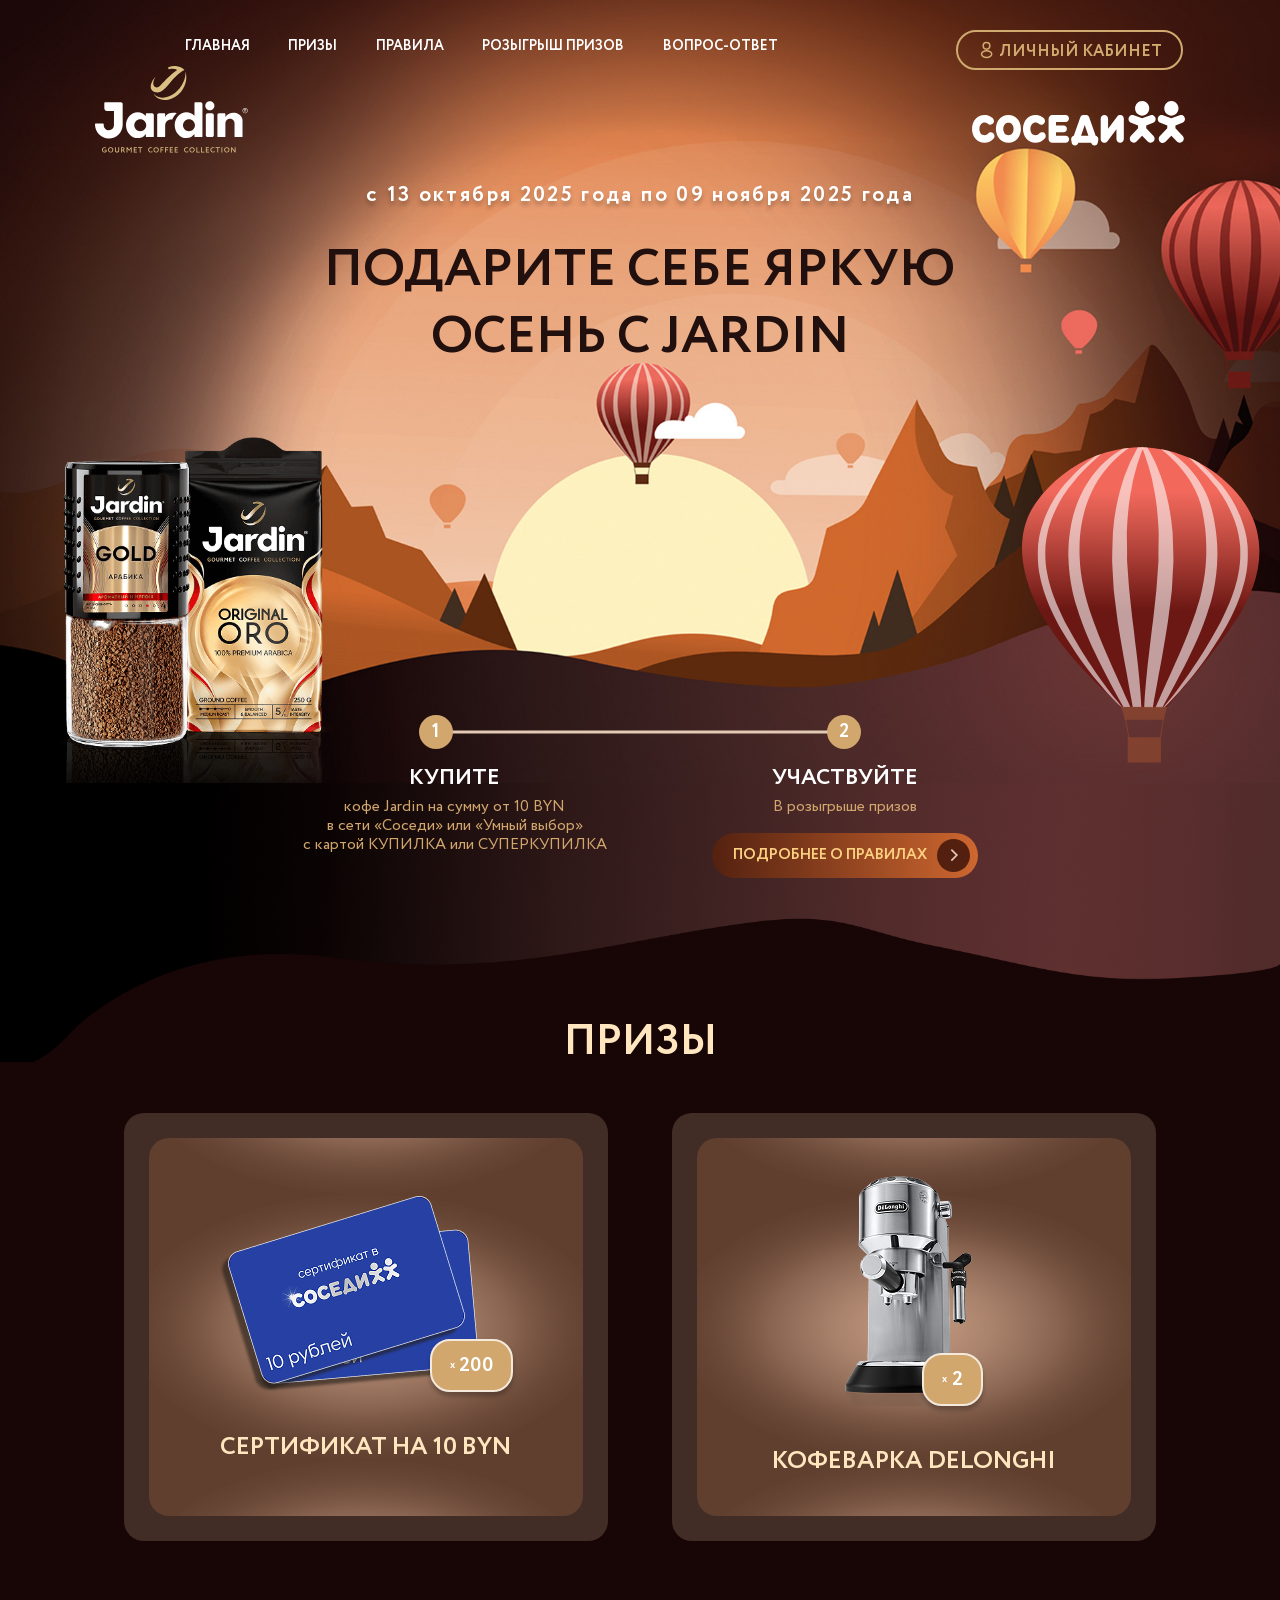
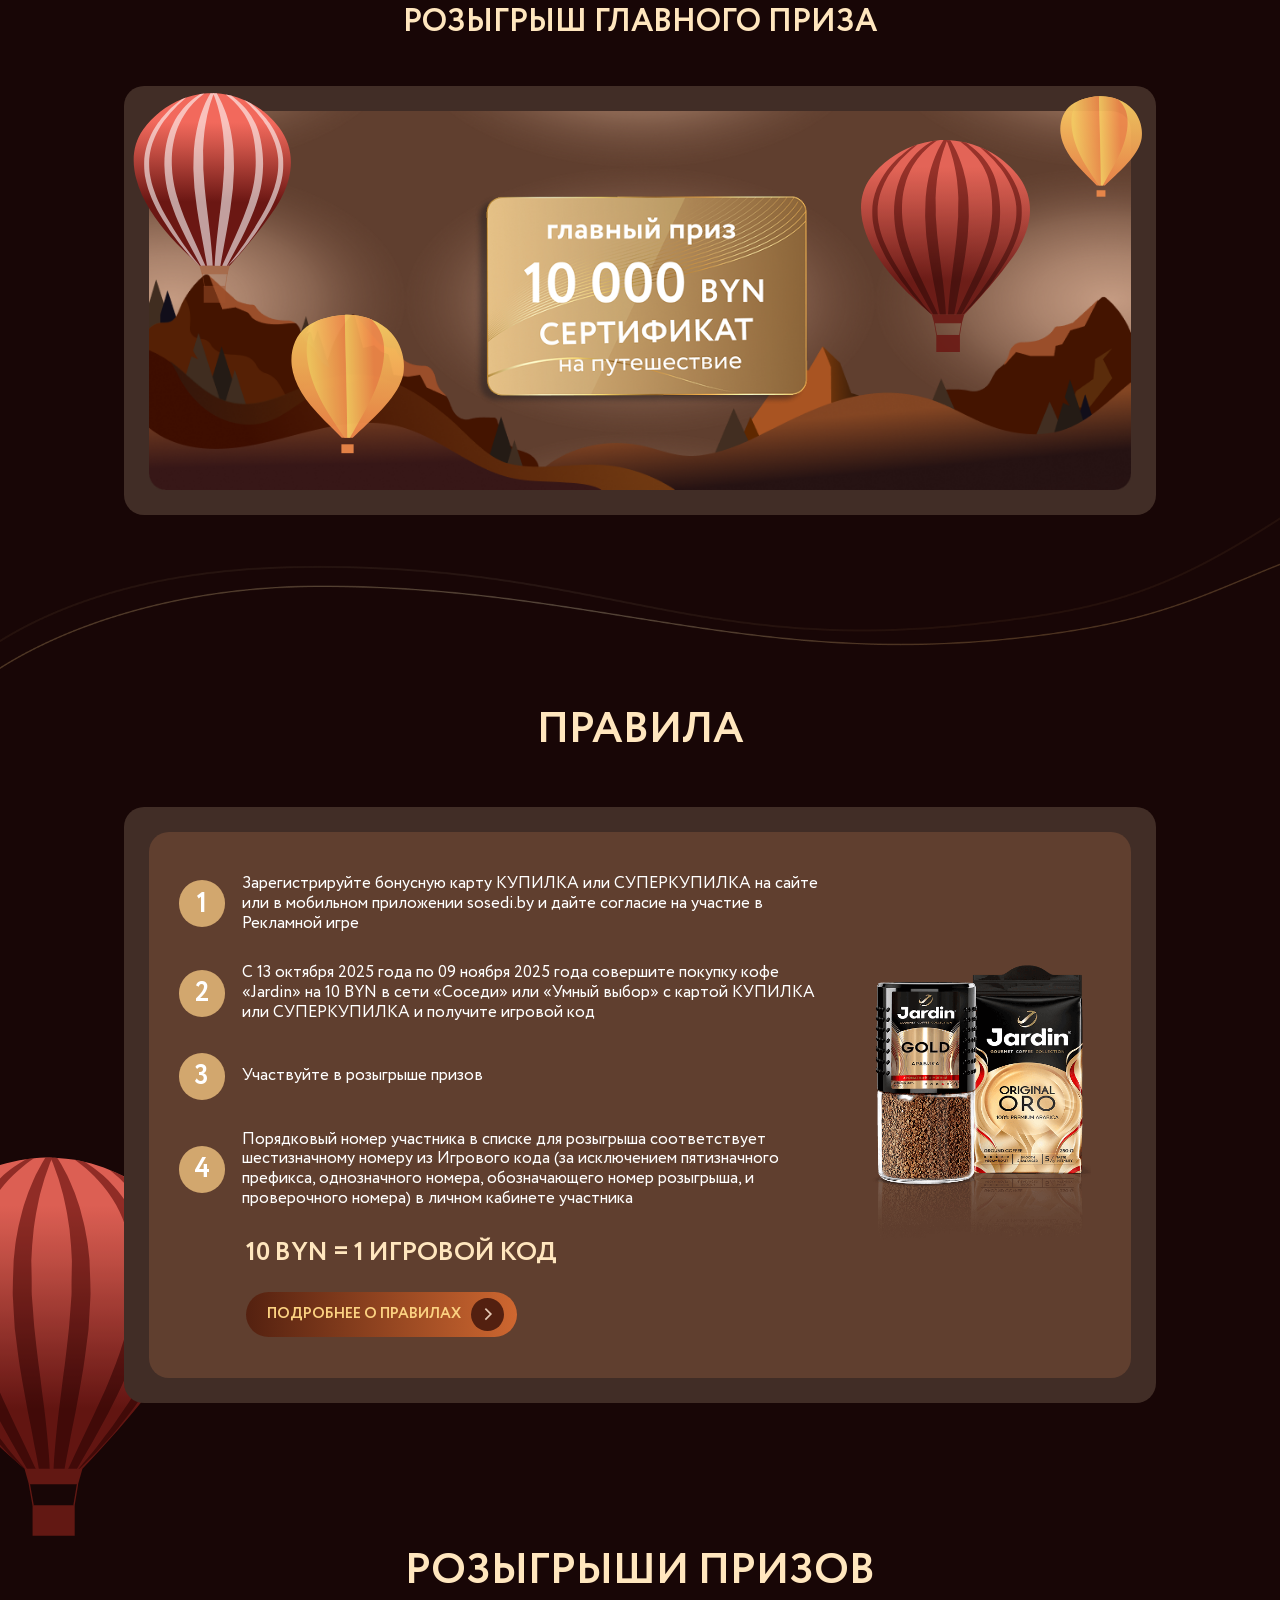
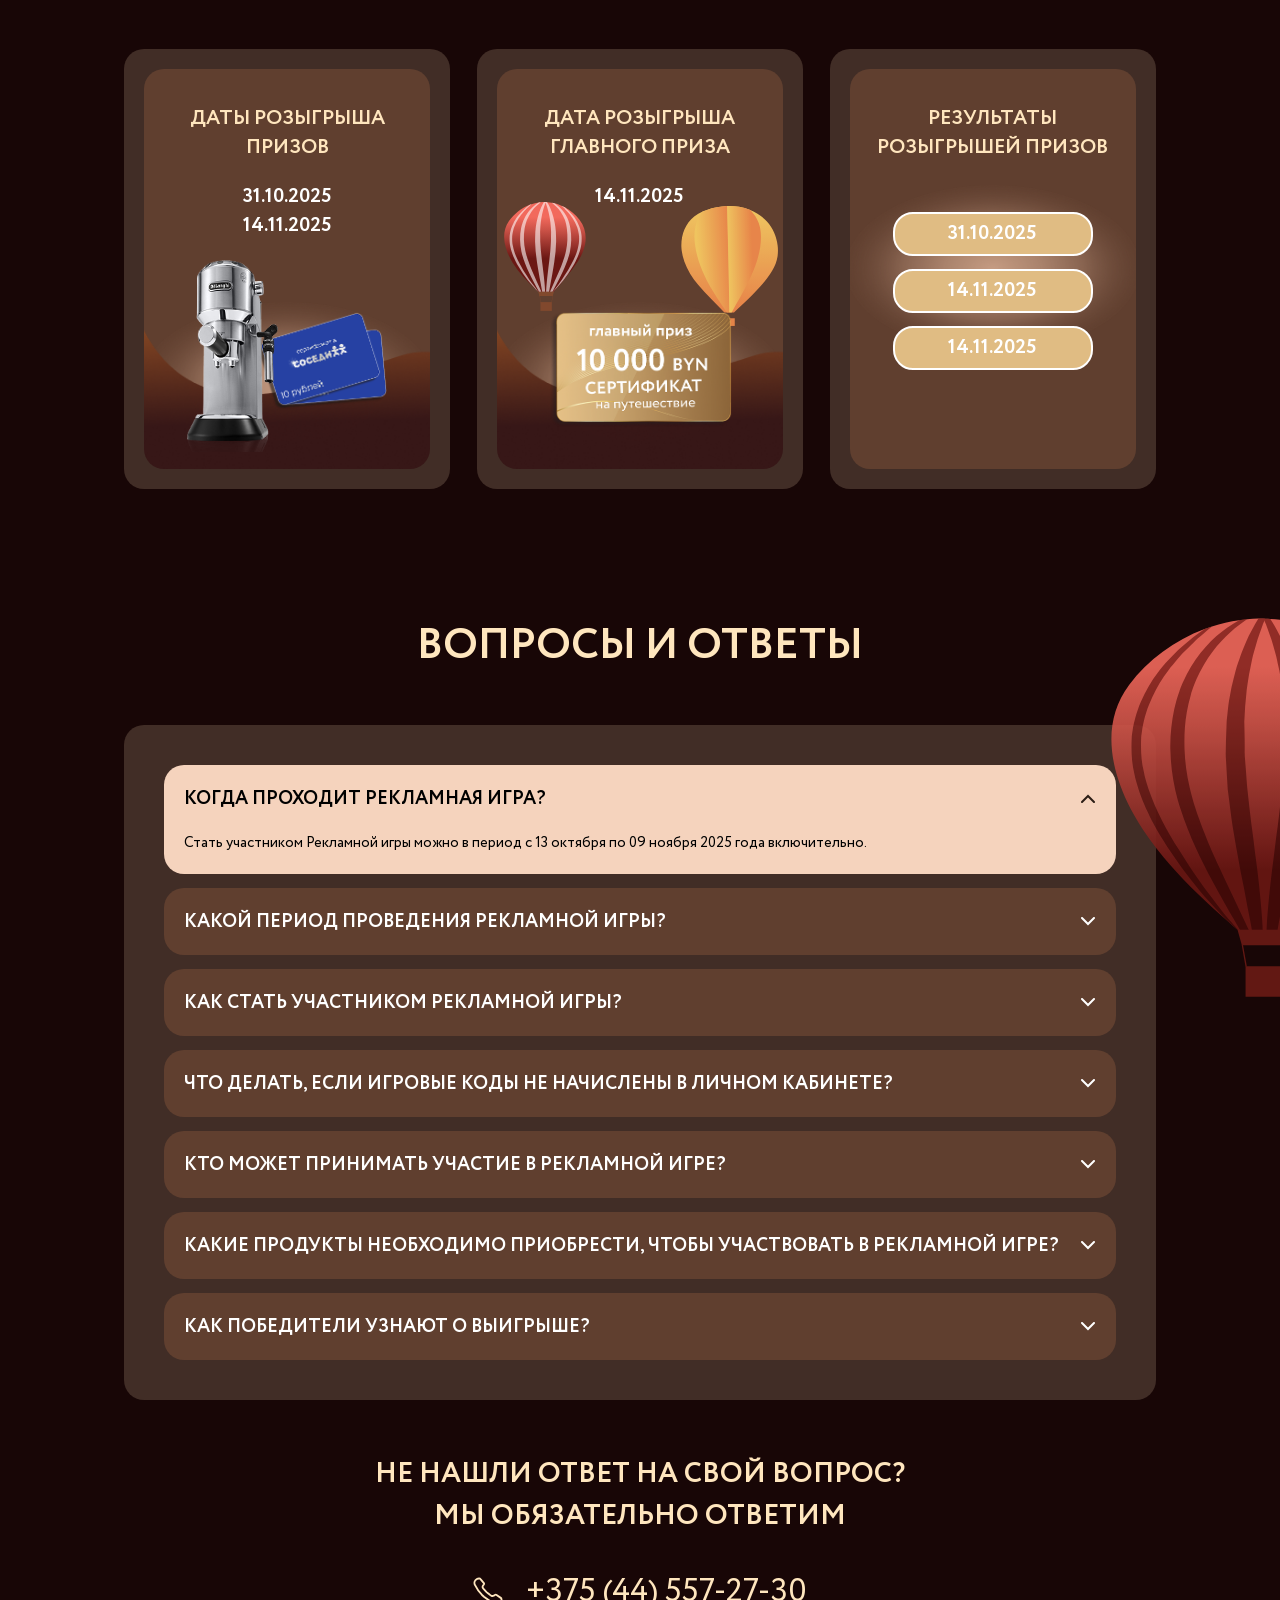
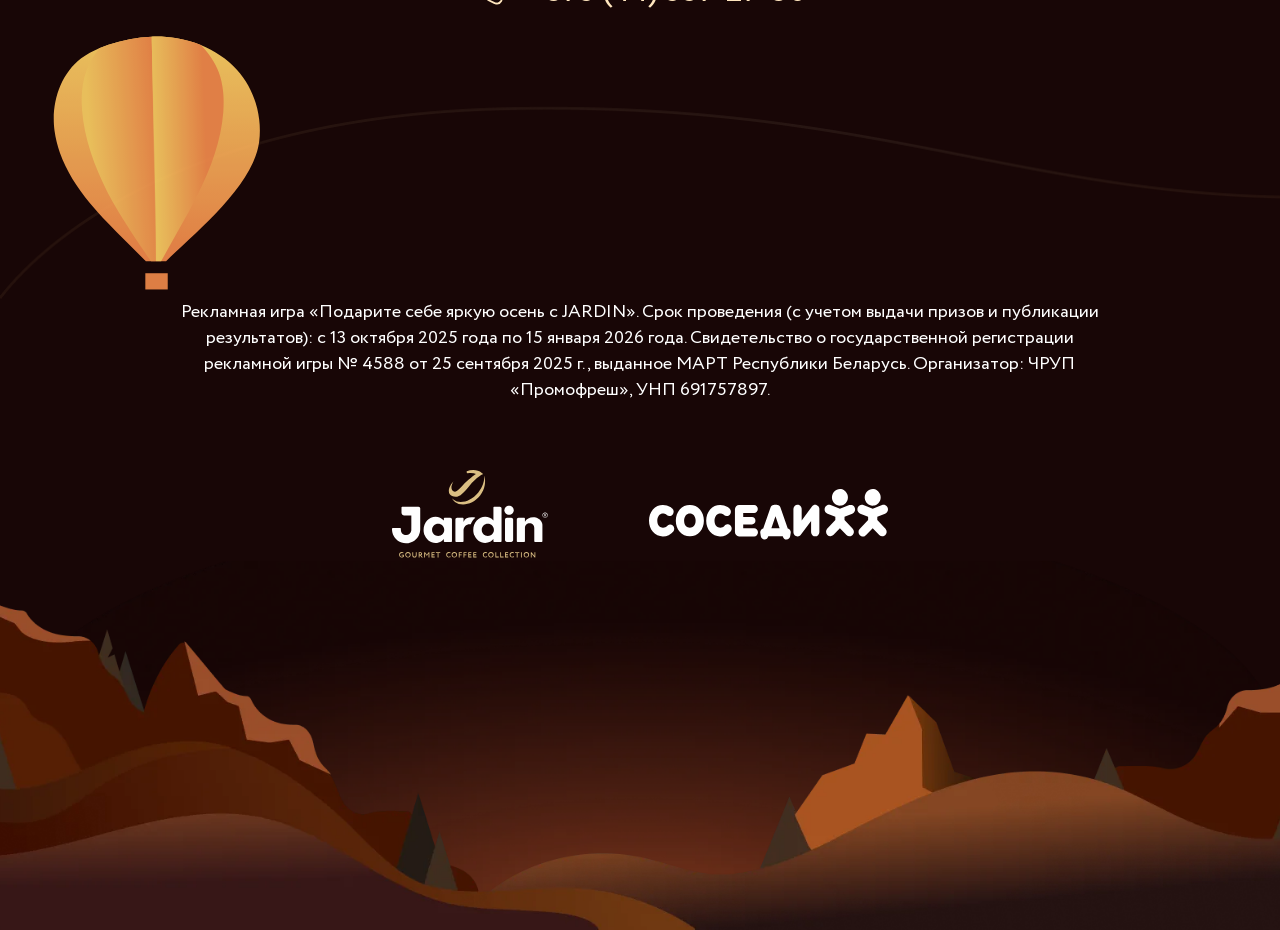
==== commit f9d2a9ce: "add" ====
--- a/index.html
+++ b/index.html
@@ -135,7 +135,7 @@
                 </div>
                 <h2 class="hero__mechanic-title">Участвуйте</h2>
                 <p class="hero__mechanic-subtitle">В розыгрыше призов</p>
-                <a href="#" class="hero__mechanic-button">
+                <a href="./pravila.pdf" class="hero__mechanic-button">
                   подробнее о правилах
                   <img src="./images/button-svg.svg" alt="" />
                 </a>
@@ -293,7 +293,7 @@
                 <div class="rules__inner-link">
                   <p class="rules__inner-code">10 byn = 1 игровой код</p>
                   <a
-                    href="#"
+                    href="./pravila.pdf"
                     style="margin-top: 0"
                     class="hero__mechanic-button rules__button"
                   >
@@ -363,7 +363,7 @@
                 розыгрышей призов
               </h3>
               <div class="draw__card-dates">
-                <a href="#" class="draw__card-date--button active"
+                <a href="#" class="draw__card-date--button"
                   >31.10.2025</a
                 >
                 <a class="draw__card-date--button">14.11.2025</a>
@@ -385,12 +385,7 @@
                   когда проходит Рекламная игра?
                 </div>
                 <p class="faq__card-text">
-                  Для участия в акции необходимо в период с 13 октября 2025 года по 09 ноября
-2025 года совершить покупку в любом магазине
-                  «Соседи» или «Соседи экспресс» любого кофе Jardin и
-                  зарегистрировать чек с покупкой на сайте. Общий срок
-                  проведения акции (включая срок выдачи призов): с 29 сентября
-                  2025 г. по 5 января 2026 г.
+                  Стать участником Рекламной игры можно в период с 13 октября по 09 ноября 2025 года включительно.
                 </p>
               </label>
               <input checked name="acc" type="radio" id="when" />
@@ -402,12 +397,7 @@
                   какой период проведения рекламной игры?
                 </div>
                 <p class="faq__card-text">
-                  Для участия в акции необходимо в период с 13 октября 2025 года по 09 ноября
-2025 года совершить покупку в любом магазине
-                  «Соседи» или «Соседи экспресс» любого кофе Jardin и
-                  зарегистрировать чек с покупкой на сайте. Общий срок
-                  проведения акции (включая срок выдачи призов): с 29 сентября
-                  2025 г. по 5 января 2026 г.
+                Период проведения Рекламной игры, включая срок выдачи выигрышей и публикации результатов проведения с 13 октября 2025 года по 15 января 2026 года.
                 </p>
               </label>
               <input name="acc" type="radio" id="which" />
@@ -419,12 +409,11 @@
                   как стать участником рекламной игры?
                 </div>
                 <p class="faq__card-text">
-                  Для участия в акции необходимо в период с 13 октября 2025 года по 09 ноября
-2025 года совершить покупку в любом магазине
-                  «Соседи» или «Соседи экспресс» любого кофе Jardin и
-                  зарегистрировать чек с покупкой на сайте. Общий срок
-                  проведения акции (включая срок выдачи призов): с 29 сентября
-                  2025 г. по 5 января 2026 г.
+                 Для участия в Рекламной игре, в период <strong>с 00:00:00 13.10.2025 по 23:59:59 09.11.2025 (включительно)</strong>, необходимо выполнить следующие условия:<br/>
+1. Зарегистрировать бонусную карту Купилка или Суперкупилка на сайте sosedi.by или в Мобильном приложении «Соседи всегда под рукой».<br/>
+2. Проверить корректность заполнения своих персональных данных и подтвердить согласие на участие в Рекламной игре в личном кабинете.<br/>
+3. В период с 13 октября 2025 года по 09 ноября 2025 года приобрести в магазинах «Соседи», «Соседи экспресс» или «Умный выбор» на территории Республики Беларусь Игровые продукты на сумму от 10 (Десяти) и более белорусских рублей в одном чеке, применив при расчёте карту «Купилка» или «Суперкупилка».
+
                 </p>
               </label>
               <input name="acc" type="radio" id="how" />
@@ -436,12 +425,12 @@
                   что делать, если игровые коды не начислены в личном кабинете?
                 </div>
                 <p class="faq__card-text">
-                  Для участия в акции необходимо в период с 13 октября 2025 года по 09 ноября
-2025 года совершить покупку в любом магазине
-                  «Соседи» или «Соседи экспресс» любого кофе Jardin и
-                  зарегистрировать чек с покупкой на сайте. Общий срок
-                  проведения акции (включая срок выдачи призов): с 29 сентября
-                  2025 г. по 5 января 2026 г.
+                 Необходимо проверить:<br/>
+- зарегистрирована ли карта «Купилка» или «Суперкупилка» на сайте sosedi.by или в Мобильном приложении;<br/>
+- есть ли согласие на участие в Рекламной игре в Личном кабинете;<br/>
+- есть ли в чеке игровые товары на сумму не менее 10 BYN (с учетом скидок, предоставляемых по бонусной программе «Купилка» или «Суперкупилка», и другим скидочным и(или) бонусным программам). <br/><br/>
+
+Если все пункты соблюдены, но код не начислен, обратитесь на инфолинию сети «Соседи» по номеру 7290.
                 </p>
               </label>
               <input name="acc" type="radio" id="what" />
@@ -453,12 +442,7 @@
                   кто может принимать участие в рекламной игре?
                 </div>
                 <p class="faq__card-text">
-                  Для участия в акции необходимо в период с 13 октября 2025 года по 09 ноября
-2025 года совершить покупку в любом магазине
-                  «Соседи» или «Соседи экспресс» любого кофе Jardin и
-                  зарегистрировать чек с покупкой на сайте. Общий срок
-                  проведения акции (включая срок выдачи призов): с 29 сентября
-                  2025 г. по 5 января 2026 г.
+                 К участию в Рекламной игре приглашаются все граждане Республики Беларусь, а также иностранные граждане и лица без гражданства, являющиеся держателями Карты/Виртуальной карты Участника и зарегистрированные в личном кабинете на сайте <a href="https://sosedi.by/igra/">sosedi.by/igra/</a>, заполнившие в нем достоверные актуальные персональные данные.
                 </p>
               </label>
               <input name="acc" type="radio" id="who" />
@@ -471,12 +455,7 @@
                   рекламной игре?
                 </div>
                 <p class="faq__card-text">
-                  Для участия в акции необходимо в период с 13 октября 2025 года по 09 ноября
-2025 года совершить покупку в любом магазине
-                  «Соседи» или «Соседи экспресс» любого кофе Jardin и
-                  зарегистрировать чек с покупкой на сайте. Общий срок
-                  проведения акции (включая срок выдачи призов): с 29 сентября
-                  2025 г. по 5 января 2026 г.
+                  Список товаров, участвующих в Рекламной игре, указан <a href="https://sosedi.by/igra/goods.pdf">здесь</a>
                 </p>
               </label>
               <input name="acc" type="radio" id="which-2" />
@@ -485,37 +464,19 @@
             <div style="height: auto" class="prizes__card-body faq__card-body">
               <label for="maybe">
                 <div class="faq__card-title">
-                  Можно ли получить приз деньгами?
-                </div>
-                <p class="faq__card-text">
-                  Для участия в акции необходимо в период с 13 октября 2025 года по 09 ноября
-2025 года совершить покупку в любом магазине
-                  «Соседи» или «Соседи экспресс» любого кофе Jardin и
-                  зарегистрировать чек с покупкой на сайте. Общий срок
-                  проведения акции (включая срок выдачи призов): с 29 сентября
-                  2025 г. по 5 января 2026 г.
+                 Как победители узнают о выигрыше?
+                </div>
+                <p class="faq__card-text">
+                 Победители извещаются о выигрыше в срок не позднее пяти суток от даты проведения соответствующего розыгрыша посредством отправки SMS-сообщения на номер мобильного телефона Победителя, указанный им при регистрации на Сайте или в Мобильном приложении, а также в Личном кабинете Участника на Сайте. Также Организатор оставляет за собой право дополнительно уведомлять 
+
+Победителей о выигрыше телефонным звонком. При извещении Победителя о выигрыше ему сообщается дата признания его Победителем в соответствии с <a href="./pravila.pdf" style="color:blue">Правилами</a> .
+
                 </p>
               </label>
               <input name="acc" type="radio" id="maybe" />
               <div class="faq__card-arrow"></div>
             </div>
-            <div style="height: auto" class="prizes__card-body faq__card-body">
-              <label for="prize">
-                <div class="faq__card-title">
-                  Определение победителей и вручение призов
-                </div>
-                <p class="faq__card-text">
-                  Для участия в акции необходимо в период с 13 октября 2025 года по 09 ноября
-2025 года совершить покупку в любом магазине
-                  «Соседи» или «Соседи экспресс» любого кофе Jardin и
-                  зарегистрировать чек с покупкой на сайте. Общий срок
-                  проведения акции (включая срок выдачи призов): с 29 сентября
-                  2025 г. по 5 января 2026 г.
-                </p>
-              </label>
-              <input name="acc" type="radio" id="prize" />
-              <div class="faq__card-arrow"></div>
-            </div>
+           
           </div>
           <div class="faq__feedback">
             <p class="faq__feedback-title">
@@ -539,10 +500,7 @@
         <div class="footer__line"></div>
         <div class="footer__content container">
           <p class="footer__subtitle">
-            Рекламная игра «Подарите себе яркую осень с JARDIN». Срок проведения (с учетом выдачи призов и публикации результатов): с 13 октября 2025 года по 15 января 2026 года. Свидетельство о государственной
-            регистрации рекламной игры № ______ от _______________ 2025 г.,
-            выданное МАРТ Республики Беларусь. Организатор: ЧРУП «Промофреш»,
-            УНП 691757897.
+         Рекламная игра «Подарите себе яркую осень с JARDIN». Срок проведения (с учетом выдачи призов и публикации результатов): с 13 октября 2025 года по 15 января 2026 года. Свидетельство о государственной регистрации рекламной игры № 4588 от 25 сентября 2025 г., выданное МАРТ Республики Беларусь. Организатор: ЧРУП «Промофреш», УНП 691757897.
           </p>
           <div class="footer__images">
             <a href="/"
--- a/style.css
+++ b/style.css
@@ -243,6 +243,10 @@
     }
 }
 
+
+.active .hero__info{
+  padding-top:50px ;
+}
 .hero {
     height: clamp(664px, calc(664px + (1094 - 664) * ((100vw - 1024px) / (1920 - 1024))), 1094px);
     margin-top: -105px;
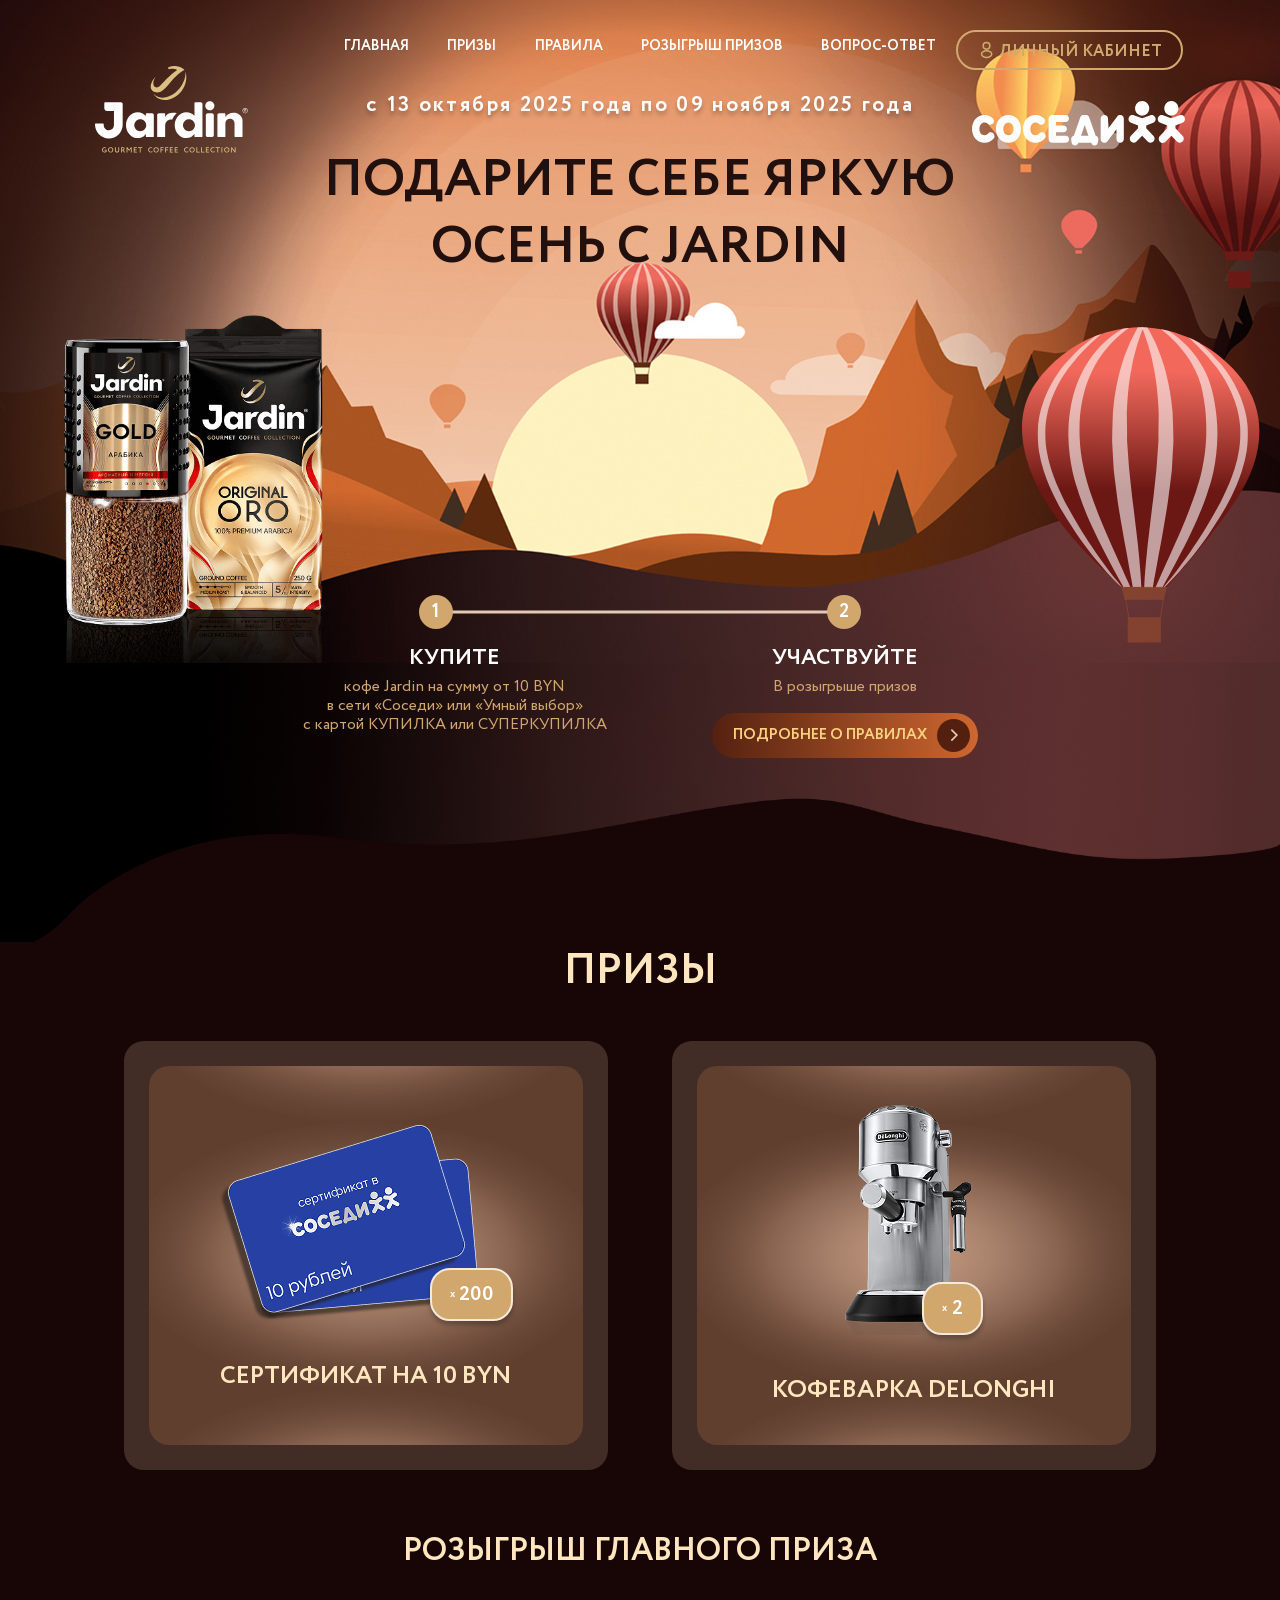
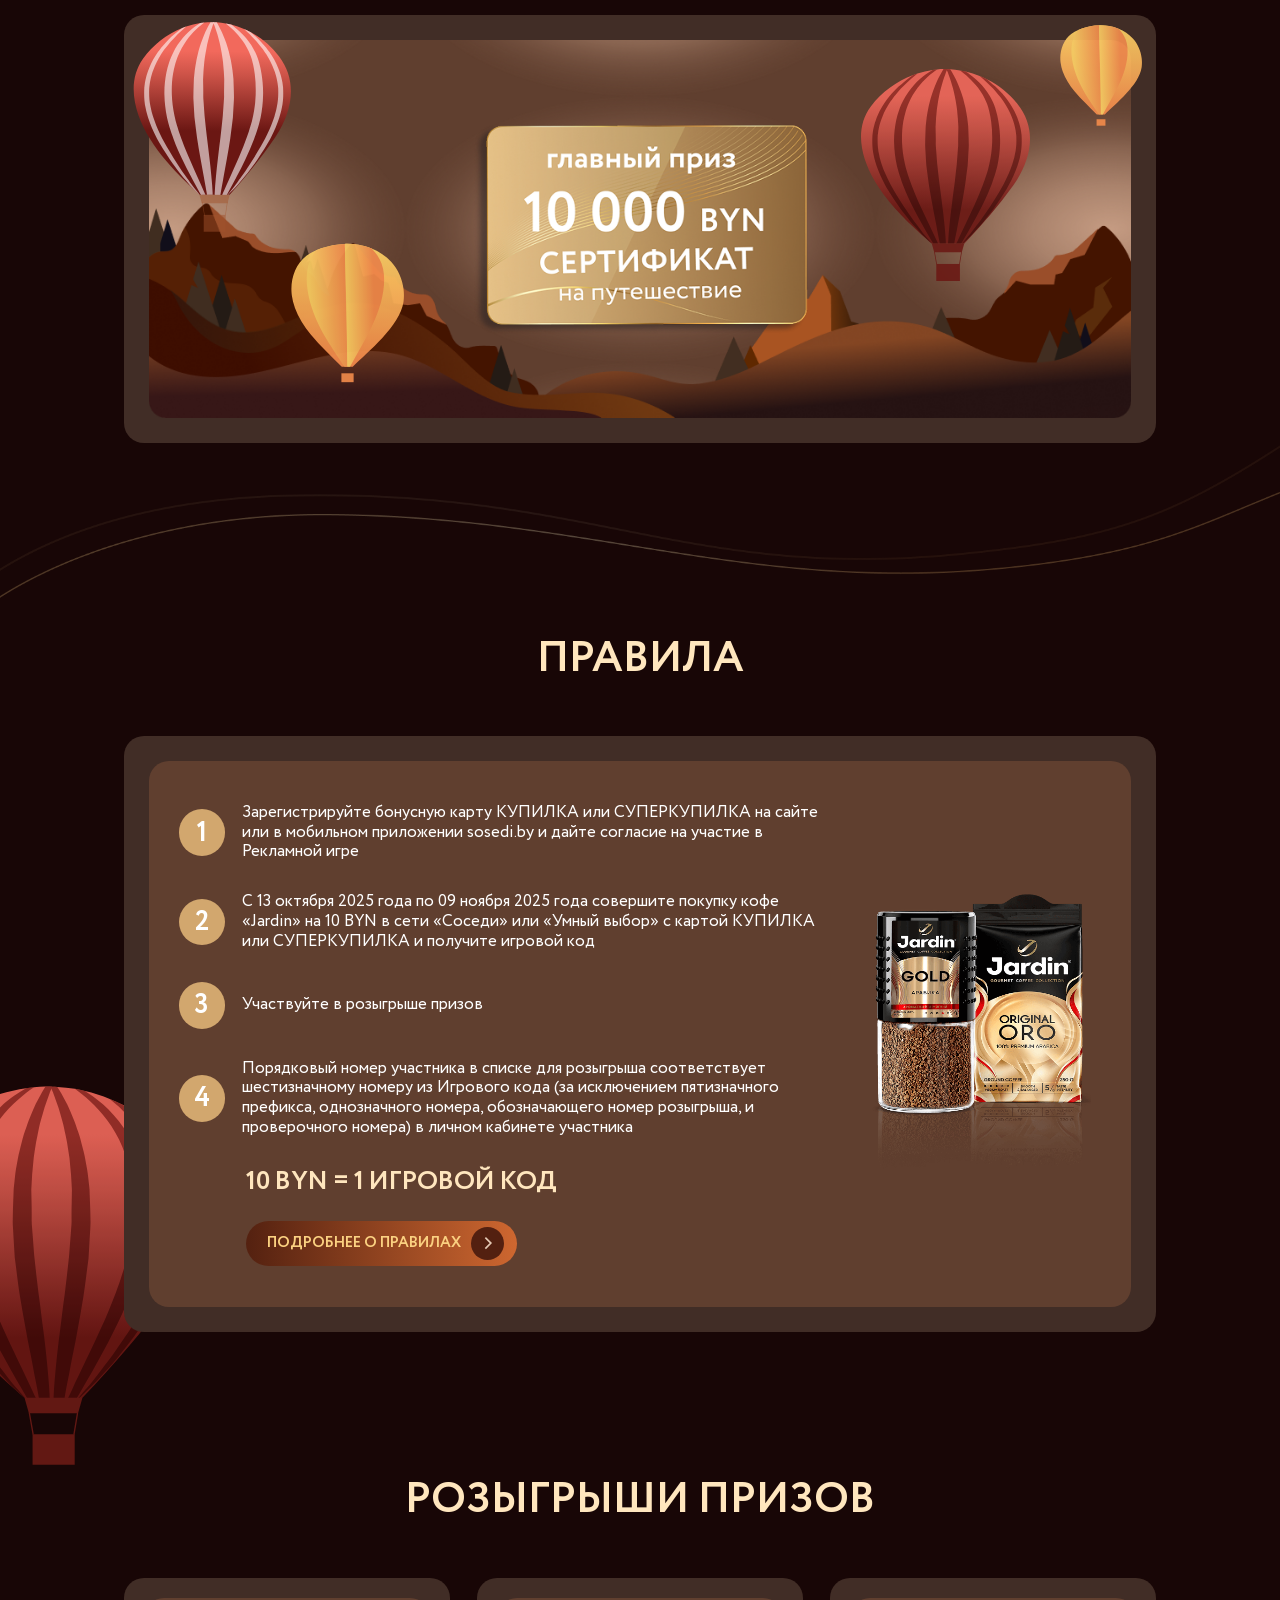
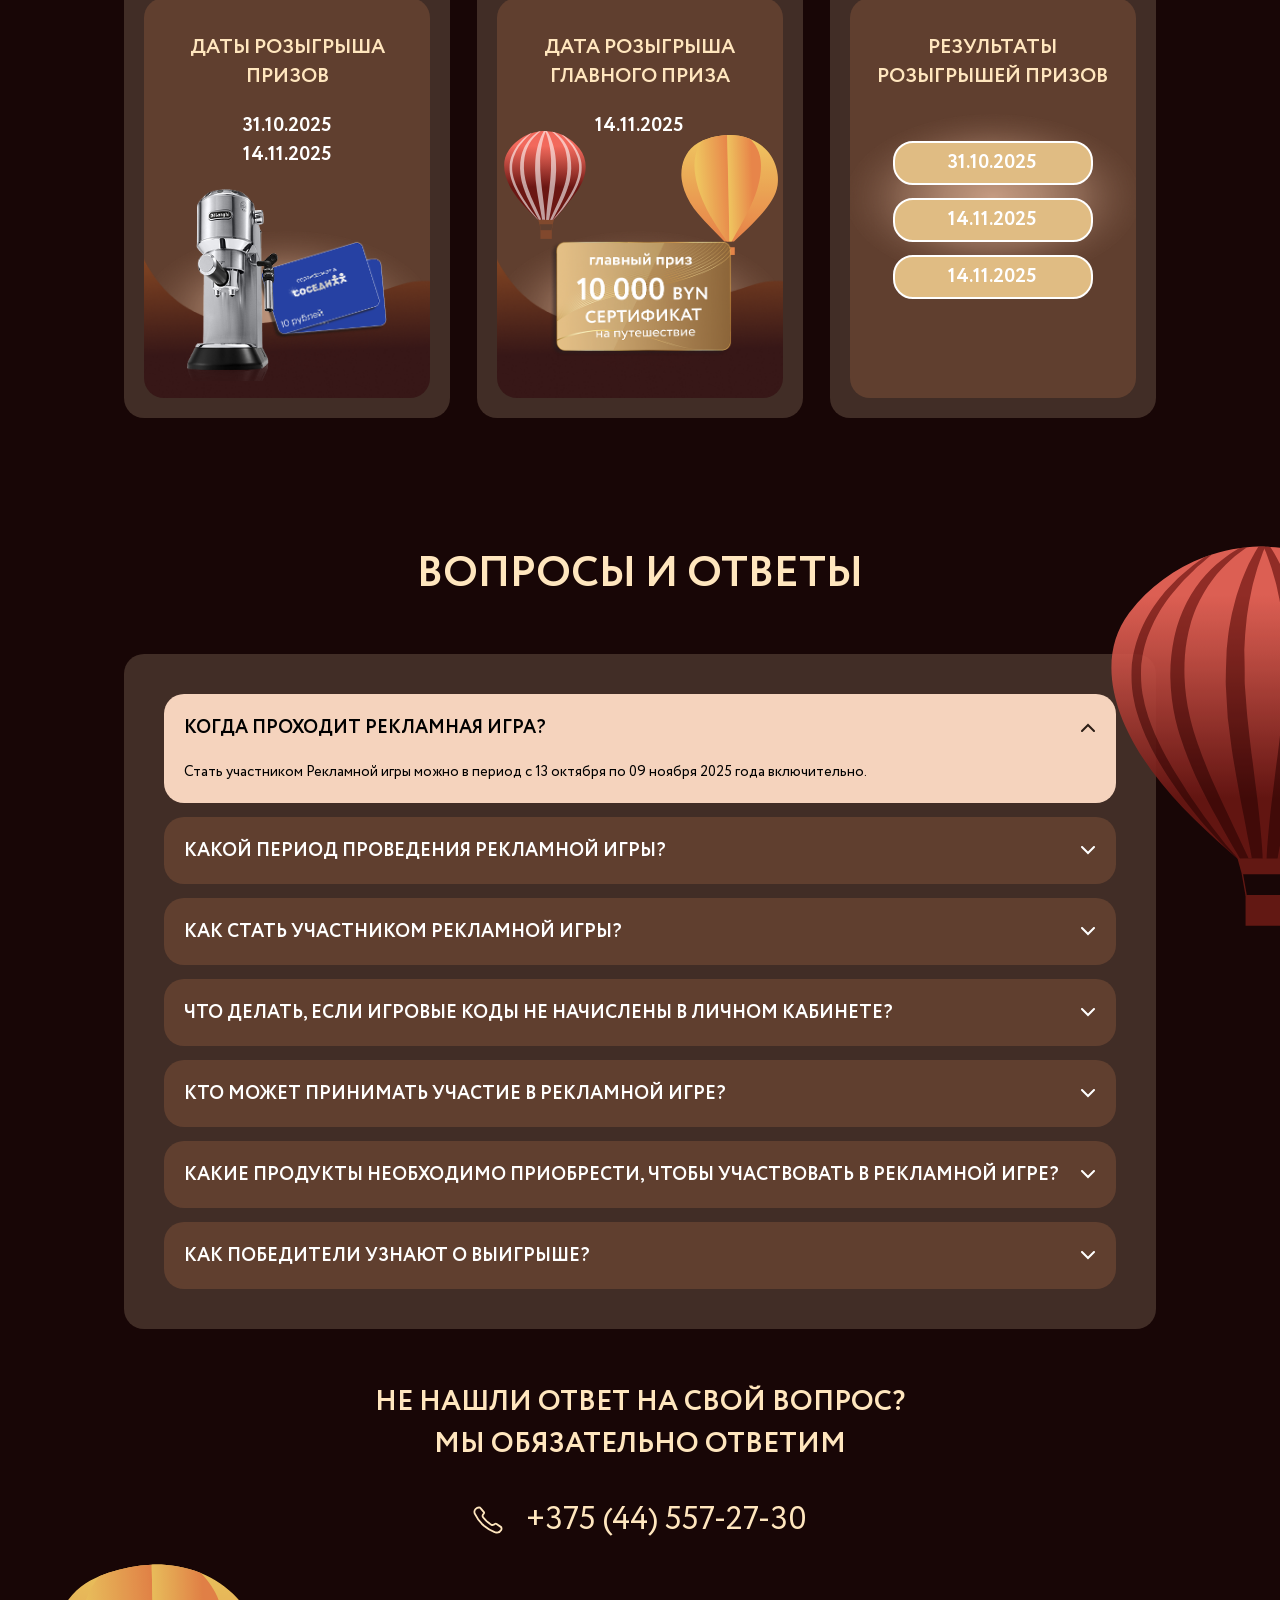
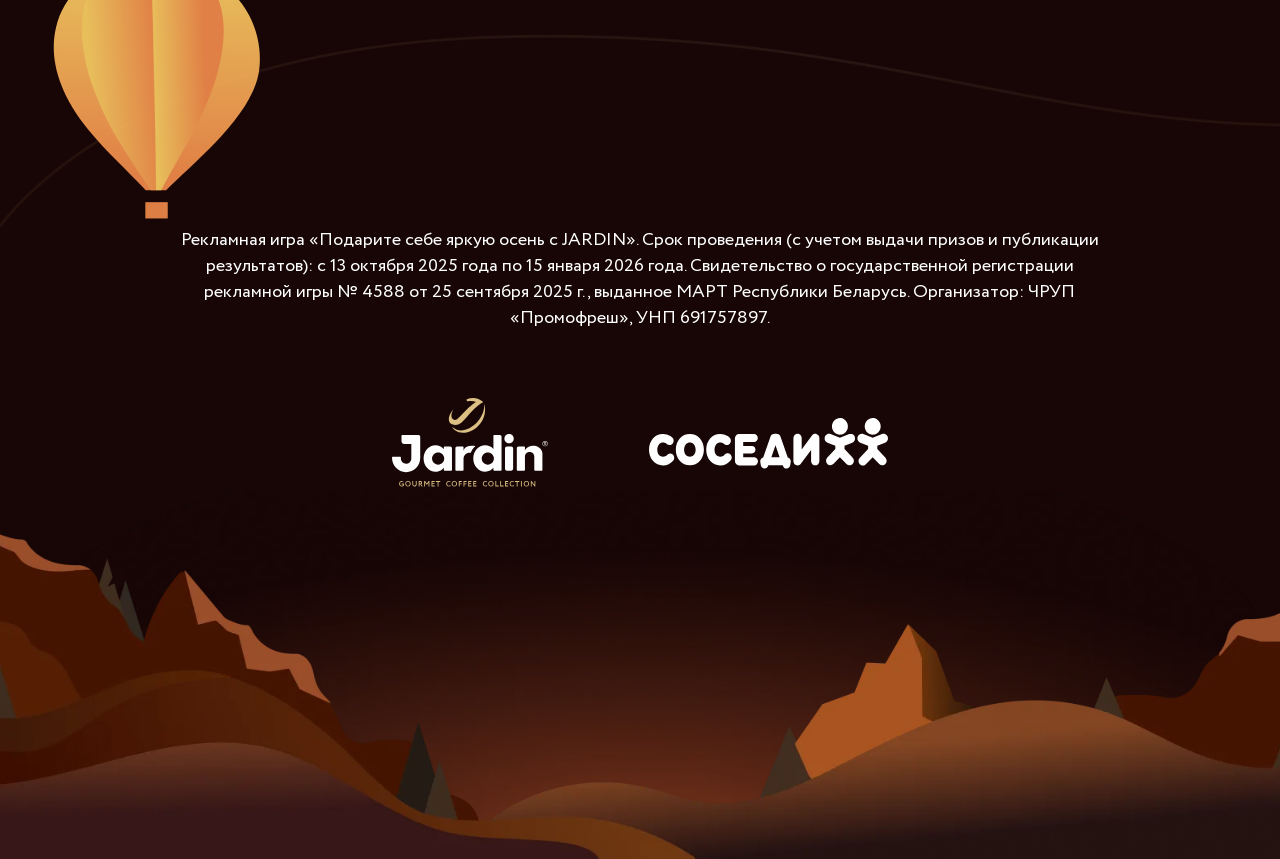
==== commit a0632055: "feat: add winners" ====
--- a/index.html
+++ b/index.html
@@ -89,7 +89,7 @@
     <section id="hero" class="hero">
       <div class="hero__content container">
         <div class="hero__inner">
-          <a href="/"
+          <a href="https://sosedi.by/igra/"
             ><img src="./images/logo-jardin.svg" alt="логотип JARDIN"
           /></a>
           <a href="https://sosedi.by/"
@@ -363,7 +363,7 @@
                 розыгрышей призов
               </h3>
               <div class="draw__card-dates">
-                <a href="#" class="draw__card-date--button"
+                <a href="./Победители Тур 1.pdf" class="draw__card-date--button active"
                   >31.10.2025</a
                 >
                 <a class="draw__card-date--button">14.11.2025</a>
@@ -410,7 +410,7 @@
                 </div>
                 <p class="faq__card-text">
                  Для участия в Рекламной игре, в период <strong>с 00:00:00 13.10.2025 по 23:59:59 09.11.2025 (включительно)</strong>, необходимо выполнить следующие условия:<br/>
-1. Зарегистрировать бонусную карту Купилка или Суперкупилка на сайте sosedi.by или в Мобильном приложении «Соседи всегда под рукой».<br/>
+1. Зарегистрировать бонусную карту Купилка или Суперкупилка на сайте <a href="http://sosedi.by/">sosedi.by</a> или в Мобильном приложении «Соседи всегда под рукой».<br/>
 2. Проверить корректность заполнения своих персональных данных и подтвердить согласие на участие в Рекламной игре в личном кабинете.<br/>
 3. В период с 13 октября 2025 года по 09 ноября 2025 года приобрести в магазинах «Соседи», «Соседи экспресс» или «Умный выбор» на территории Республики Беларусь Игровые продукты на сумму от 10 (Десяти) и более белорусских рублей в одном чеке, применив при расчёте карту «Купилка» или «Суперкупилка».
 
@@ -426,11 +426,11 @@
                 </div>
                 <p class="faq__card-text">
                  Необходимо проверить:<br/>
-- зарегистрирована ли карта «Купилка» или «Суперкупилка» на сайте sosedi.by или в Мобильном приложении;<br/>
+- зарегистрирована ли карта «Купилка» или «Суперкупилка» на сайте <a href="http://sosedi.by/">sosedi.by</a> или в Мобильном приложении;<br/>
 - есть ли согласие на участие в Рекламной игре в Личном кабинете;<br/>
 - есть ли в чеке игровые товары на сумму не менее 10 BYN (с учетом скидок, предоставляемых по бонусной программе «Купилка» или «Суперкупилка», и другим скидочным и(или) бонусным программам). <br/><br/>
 
-Если все пункты соблюдены, но код не начислен, обратитесь на инфолинию сети «Соседи» по номеру 7290.
+Если все пункты соблюдены, но код не начислен, обратитесь на инфолинию сети «Соседи» по номеру <a href="tel:7290">7290</a>.
                 </p>
               </label>
               <input name="acc" type="radio" id="what" />
@@ -469,7 +469,7 @@
                 <p class="faq__card-text">
                  Победители извещаются о выигрыше в срок не позднее пяти суток от даты проведения соответствующего розыгрыша посредством отправки SMS-сообщения на номер мобильного телефона Победителя, указанный им при регистрации на Сайте или в Мобильном приложении, а также в Личном кабинете Участника на Сайте. Также Организатор оставляет за собой право дополнительно уведомлять 
 
-Победителей о выигрыше телефонным звонком. При извещении Победителя о выигрыше ему сообщается дата признания его Победителем в соответствии с <a href="./pravila.pdf" style="color:blue">Правилами</a> .
+Победителей о выигрыше телефонным звонком. При извещении Победителя о выигрыше ему сообщается дата признания его Победителем в соответствии с <a href="./pravila.pdf" style="color:blue">Правилами</a>.
 
                 </p>
               </label>
@@ -503,7 +503,7 @@
          Рекламная игра «Подарите себе яркую осень с JARDIN». Срок проведения (с учетом выдачи призов и публикации результатов): с 13 октября 2025 года по 15 января 2026 года. Свидетельство о государственной регистрации рекламной игры № 4588 от 25 сентября 2025 г., выданное МАРТ Республики Беларусь. Организатор: ЧРУП «Промофреш», УНП 691757897.
           </p>
           <div class="footer__images">
-            <a href="/"
+            <a href="https://sosedi.by/igra/"
               ><img src="./images/logo-jardin.svg" alt="логотип JARDIN"
             /></a>
             <a href="https://sosedi.by/"
--- a/style.css
+++ b/style.css
@@ -252,7 +252,7 @@
     margin-top: -105px;
     background-image: url("./images/fon1.jpg");
     background-size: cover;
-    background-position: center top;
+    background-position: center;
 }
 
 .hero.active {
@@ -1075,7 +1075,7 @@
 
 @media screen and (min-width: 1921px) {
     .hero {
-        height: 1405px;
+        height: 1305px;
     }
 
     .hero__wrapper {
@@ -1100,10 +1100,10 @@
         font-size: 14px;
     }
 
-    .header__content {
+    /* .header__content {
         justify-content: flex-start;
         margin-left: 185px;
-    }
+    } */
 }
 
 @media screen and (max-width: 1200px) {
@@ -1508,4 +1508,62 @@
     #prizes__card-quantity {
         margin-left: -85px;
     }
+}
+
+@media screen and (min-width: 1144px) {
+.hero-image--coffee {
+
+    bottom: 70px;
+}
+
+.hero-image--shar {
+ 
+    bottom: 140px;
+}
+.hero::after {
+    margin-top: -120px;
+    
+    }
+
+.hero {
+   
+    background-position: center -120px;
+}
+
+.hero__wrapper{
+    margin-top: -120px;
+}
+.hero__info {
+
+    margin-top: 70px;
+}
+.prizes {
+    margin-top: clamp(160px, calc(160px + (320 - 160) * ((100vw - 2024px) / (1920 - 768))), 320px);
+}
+
+
+}
+
+
+
+@media screen and (min-width: 1450px) {
+
+
+.hero {
+   
+    background-position: center -120px!important;
+}
+
+
+}
+
+@media screen and (max-width: 1450px) and (min-width: 1144px) {
+
+
+.hero {
+   
+    background-position: center -100px;
+}
+
+
 }
